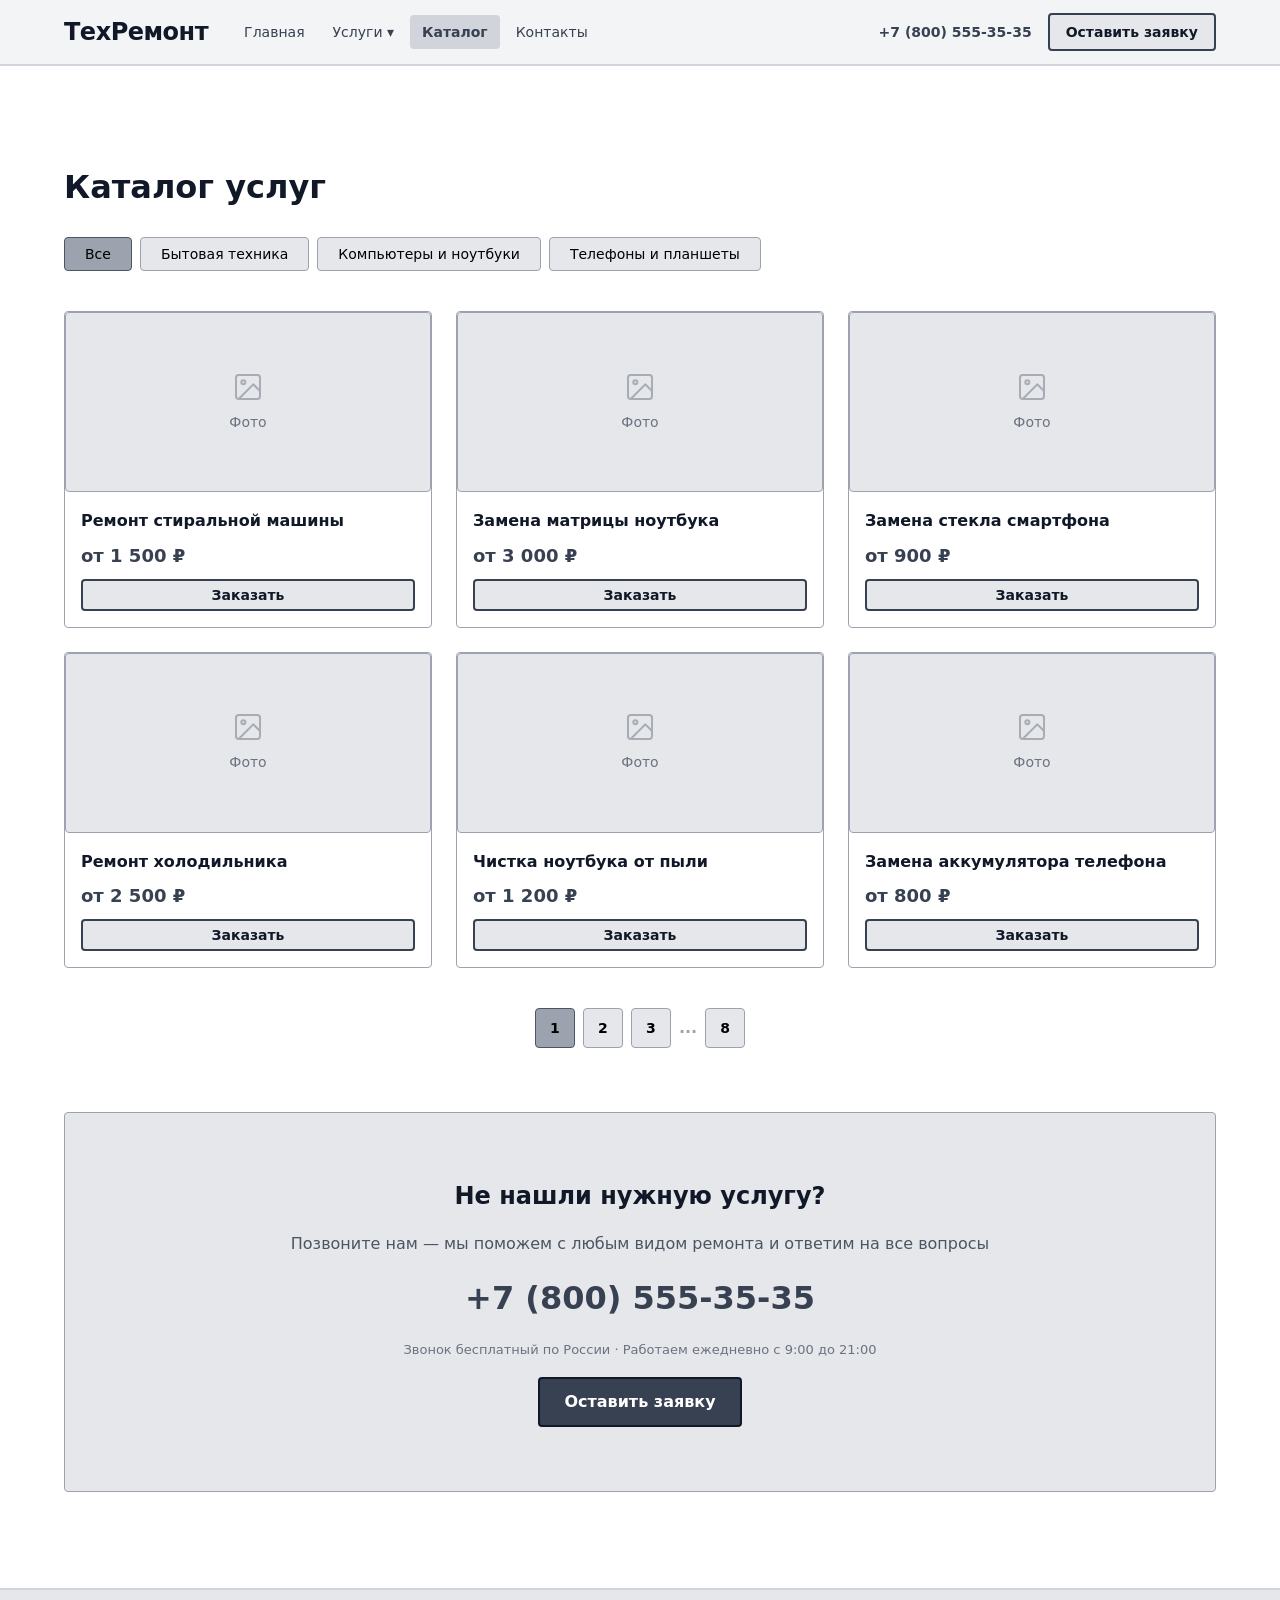
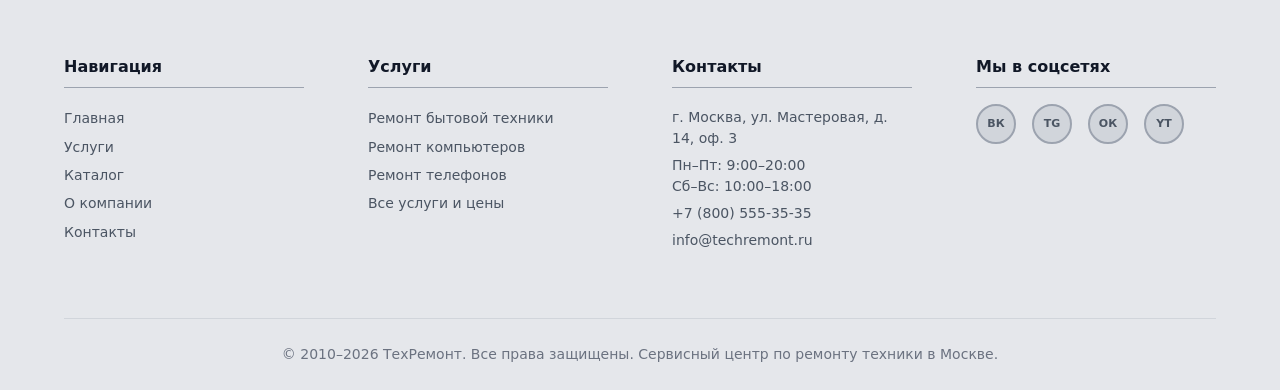
==== catalog.html @ e1437c2b "Initial commit: wireframe корпоративного сайта по ремонту техники - 5 страниц: главная, 3 страницы у" ====
<!DOCTYPE html>
<html lang="ru">
<head>
  <meta charset="UTF-8" />
  <meta name="viewport" content="width=device-width, initial-scale=1.0" />
  <title>Каталог услуг — ТехРемонт</title>
  <link rel="stylesheet" href="css/style.css" />
</head>
<body>

  <!-- ========================
       HEADER
       ======================== -->
  <header class="header">
    <div class="container">
      <div class="header__inner">
        <a href="index.html" class="header__logo">ТехРемонт</a>

        <nav class="nav" aria-label="Основная навигация">
          <ul class="nav__list">
            <li class="nav__item">
              <a href="index.html" class="nav__link">Главная</a>
            </li>
            <li class="nav__item">
              <a href="#" class="nav__link">Услуги ▾</a>
              <div class="nav__dropdown">
                <a href="service-1.html" class="nav__dropdown-link">Ремонт бытовой техники</a>
                <a href="service-2.html" class="nav__dropdown-link">Ремонт компьютеров и ноутбуков</a>
                <a href="service-3.html" class="nav__dropdown-link">Ремонт телефонов и планшетов</a>
              </div>
            </li>
            <li class="nav__item">
              <a href="catalog.html" class="nav__link nav__link--active">Каталог</a>
            </li>
            <li class="nav__item">
              <a href="index.html#contacts" class="nav__link">Контакты</a>
            </li>
          </ul>
        </nav>

        <div class="header__contacts">
          <span class="header__phone">+7 (800) 555-35-35</span>
          <a href="index.html#request" class="btn btn--sm">Оставить заявку</a>
        </div>

        <button class="burger" aria-label="Открыть меню" aria-expanded="false">
          <span class="burger__line"></span>
          <span class="burger__line"></span>
          <span class="burger__line"></span>
        </button>
      </div>
    </div>

    <div class="mobile-menu">
      <ul class="mobile-menu__list">
        <li><a href="index.html" class="mobile-menu__link">Главная</a></li>
        <li><a href="service-1.html" class="mobile-menu__link">Ремонт бытовой техники</a></li>
        <li><a href="service-2.html" class="mobile-menu__link">Ремонт компьютеров и ноутбуков</a></li>
        <li><a href="service-3.html" class="mobile-menu__link">Ремонт телефонов и планшетов</a></li>
        <li><a href="catalog.html" class="mobile-menu__link mobile-menu__link--active">Каталог</a></li>
        <li><a href="index.html#contacts" class="mobile-menu__link">Контакты</a></li>
      </ul>
      <p class="mobile-menu__phone">+7 (800) 555-35-35</p>
      <div class="mobile-menu__btn">
        <a href="index.html#request" class="btn" style="width:100%;text-align:center;display:block;">Оставить заявку</a>
      </div>
    </div>
  </header>

  <main>

    <!-- ========================
         КАТАЛОГ — ЗАГОЛОВОК + ФИЛЬТРЫ
         ======================== -->
    <section class="catalog">
      <div class="container">

        <div class="catalog__header">
          <h1 class="catalog__title">Каталог услуг</h1>
          <div class="filters" role="group" aria-label="Фильтры по категориям">
            <button class="filter-btn filter-btn--active" type="button">Все</button>
            <button class="filter-btn" type="button">Бытовая техника</button>
            <button class="filter-btn" type="button">Компьютеры и ноутбуки</button>
            <button class="filter-btn" type="button">Телефоны и планшеты</button>
          </div>
        </div>

        <!-- ========================
             СЕТКА КАРТОЧЕК
             ======================== -->
        <div class="catalog__grid">

          <article class="catalog-card">
            <div class="img-placeholder catalog-card__img">
              <svg width="32" height="32" viewBox="0 0 24 24" fill="none" stroke="currentColor" stroke-width="1.5">
                <rect x="3" y="3" width="18" height="18" rx="2"/><circle cx="8.5" cy="8.5" r="1.5"/><path d="m21 15-5-5L5 21"/>
              </svg>
              <span>Фото</span>
            </div>
            <div class="catalog-card__body">
              <h3 class="catalog-card__title">Ремонт стиральной машины</h3>
              <p class="catalog-card__price">от 1 500 ₽</p>
              <button class="btn btn--sm" type="button">Заказать</button>
            </div>
          </article>

          <article class="catalog-card">
            <div class="img-placeholder catalog-card__img">
              <svg width="32" height="32" viewBox="0 0 24 24" fill="none" stroke="currentColor" stroke-width="1.5">
                <rect x="3" y="3" width="18" height="18" rx="2"/><circle cx="8.5" cy="8.5" r="1.5"/><path d="m21 15-5-5L5 21"/>
              </svg>
              <span>Фото</span>
            </div>
            <div class="catalog-card__body">
              <h3 class="catalog-card__title">Замена матрицы ноутбука</h3>
              <p class="catalog-card__price">от 3 000 ₽</p>
              <button class="btn btn--sm" type="button">Заказать</button>
            </div>
          </article>

          <article class="catalog-card">
            <div class="img-placeholder catalog-card__img">
              <svg width="32" height="32" viewBox="0 0 24 24" fill="none" stroke="currentColor" stroke-width="1.5">
                <rect x="3" y="3" width="18" height="18" rx="2"/><circle cx="8.5" cy="8.5" r="1.5"/><path d="m21 15-5-5L5 21"/>
              </svg>
              <span>Фото</span>
            </div>
            <div class="catalog-card__body">
              <h3 class="catalog-card__title">Замена стекла смартфона</h3>
              <p class="catalog-card__price">от 900 ₽</p>
              <button class="btn btn--sm" type="button">Заказать</button>
            </div>
          </article>

          <article class="catalog-card">
            <div class="img-placeholder catalog-card__img">
              <svg width="32" height="32" viewBox="0 0 24 24" fill="none" stroke="currentColor" stroke-width="1.5">
                <rect x="3" y="3" width="18" height="18" rx="2"/><circle cx="8.5" cy="8.5" r="1.5"/><path d="m21 15-5-5L5 21"/>
              </svg>
              <span>Фото</span>
            </div>
            <div class="catalog-card__body">
              <h3 class="catalog-card__title">Ремонт холодильника</h3>
              <p class="catalog-card__price">от 2 500 ₽</p>
              <button class="btn btn--sm" type="button">Заказать</button>
            </div>
          </article>

          <article class="catalog-card">
            <div class="img-placeholder catalog-card__img">
              <svg width="32" height="32" viewBox="0 0 24 24" fill="none" stroke="currentColor" stroke-width="1.5">
                <rect x="3" y="3" width="18" height="18" rx="2"/><circle cx="8.5" cy="8.5" r="1.5"/><path d="m21 15-5-5L5 21"/>
              </svg>
              <span>Фото</span>
            </div>
            <div class="catalog-card__body">
              <h3 class="catalog-card__title">Чистка ноутбука от пыли</h3>
              <p class="catalog-card__price">от 1 200 ₽</p>
              <button class="btn btn--sm" type="button">Заказать</button>
            </div>
          </article>

          <article class="catalog-card">
            <div class="img-placeholder catalog-card__img">
              <svg width="32" height="32" viewBox="0 0 24 24" fill="none" stroke="currentColor" stroke-width="1.5">
                <rect x="3" y="3" width="18" height="18" rx="2"/><circle cx="8.5" cy="8.5" r="1.5"/><path d="m21 15-5-5L5 21"/>
              </svg>
              <span>Фото</span>
            </div>
            <div class="catalog-card__body">
              <h3 class="catalog-card__title">Замена аккумулятора телефона</h3>
              <p class="catalog-card__price">от 800 ₽</p>
              <button class="btn btn--sm" type="button">Заказать</button>
            </div>
          </article>

        </div>

        <!-- ========================
             ПАГИНАЦИЯ
             ======================== -->
        <nav class="pagination" aria-label="Навигация по страницам">
          <button class="pagination__btn pagination__btn--active" type="button" aria-current="page">1</button>
          <button class="pagination__btn" type="button">2</button>
          <button class="pagination__btn" type="button">3</button>
          <span class="pagination__dots">...</span>
          <button class="pagination__btn" type="button">8</button>
        </nav>

        <!-- ========================
             БАННЕР
             ======================== -->
        <div class="catalog-banner">
          <h2 class="catalog-banner__title">Не нашли нужную услугу?</h2>
          <p style="color:var(--color-gray-600);font-size:16px;">Позвоните нам — мы поможем с любым видом ремонта и ответим на все вопросы</p>
          <p class="catalog-banner__phone">+7 (800) 555-35-35</p>
          <p style="color:var(--color-gray-500);font-size:13px;">Звонок бесплатный по России · Работаем ежедневно с 9:00 до 21:00</p>
          <a href="index.html#request" class="btn btn--primary">Оставить заявку</a>
        </div>

      </div>
    </section>

  </main>

  <!-- ========================
       FOOTER
       ======================== -->
  <footer class="footer" id="contacts">
    <div class="container">
      <div class="footer__grid">

        <div class="footer__col">
          <h4 class="footer__col-title">Навигация</h4>
          <ul>
            <li><a href="index.html" class="footer__nav-link">Главная</a></li>
            <li><a href="index.html#services" class="footer__nav-link">Услуги</a></li>
            <li><a href="catalog.html" class="footer__nav-link">Каталог</a></li>
            <li><a href="index.html#about" class="footer__nav-link">О компании</a></li>
            <li><a href="index.html#contacts" class="footer__nav-link">Контакты</a></li>
          </ul>
        </div>

        <div class="footer__col">
          <h4 class="footer__col-title">Услуги</h4>
          <ul>
            <li><a href="service-1.html" class="footer__nav-link">Ремонт бытовой техники</a></li>
            <li><a href="service-2.html" class="footer__nav-link">Ремонт компьютеров</a></li>
            <li><a href="service-3.html" class="footer__nav-link">Ремонт телефонов</a></li>
            <li><a href="catalog.html" class="footer__nav-link">Все услуги и цены</a></li>
          </ul>
        </div>

        <div class="footer__col">
          <h4 class="footer__col-title">Контакты</h4>
          <p class="footer__contact-item">г. Москва, ул. Мастеровая, д. 14, оф. 3</p>
          <p class="footer__contact-item">Пн–Пт: 9:00–20:00<br>Сб–Вс: 10:00–18:00</p>
          <p class="footer__contact-item">+7 (800) 555-35-35</p>
          <p class="footer__contact-item">info@techremont.ru</p>
        </div>

        <div class="footer__col">
          <h4 class="footer__col-title">Мы в соцсетях</h4>
          <div class="footer__socials">
            <a href="#" class="footer__social" aria-label="ВКонтакте">ВК</a>
            <a href="#" class="footer__social" aria-label="Telegram">TG</a>
            <a href="#" class="footer__social" aria-label="Одноклассники">ОК</a>
            <a href="#" class="footer__social" aria-label="YouTube">YT</a>
          </div>
        </div>

      </div>

      <div class="footer__bottom">
        <p>&copy; 2010–2026 ТехРемонт. Все права защищены. Сервисный центр по ремонту техники в Москве.</p>
      </div>
    </div>
  </footer>

  <script src="js/main.js"></script>
</body>
</html>
---- css/style.css ----
/* ===========================
   CSS ПЕРЕМЕННЫЕ
   =========================== */
:root {
  /* Цвета wireframe */
  --color-bg:        #FFFFFF;
  --color-gray-50:   #F9FAFB;
  --color-gray-100:  #F3F4F6;
  --color-gray-200:  #E5E7EB;
  --color-gray-300:  #D1D5DB;
  --color-gray-400:  #9CA3AF;
  --color-gray-500:  #6B7280;
  --color-gray-600:  #4B5563;
  --color-gray-700:  #374151;
  --color-gray-900:  #111827;

  /* Отступы */
  --spacing-xs:   4px;
  --spacing-sm:   8px;
  --spacing-md:   16px;
  --spacing-lg:   24px;
  --spacing-xl:   40px;
  --spacing-2xl:  64px;
  --spacing-3xl:  96px;

  /* Типографика */
  --font-base:   system-ui, -apple-system, sans-serif;
  --font-size-sm:   14px;
  --font-size-base: 16px;
  --font-size-lg:   18px;
  --font-size-xl:   20px;
  --font-size-2xl:  24px;
  --font-size-3xl:  32px;
  --font-size-4xl:  40px;

  /* Границы */
  --border-color:  var(--color-gray-400);
  --border-radius: 4px;
  --border:        1px solid var(--border-color);

  /* Контейнер */
  --container-max: 1200px;
  --container-pad: var(--spacing-lg);
}

/* ===========================
   СБРОС И БАЗОВЫЕ СТИЛИ
   =========================== */
*, *::before, *::after {
  box-sizing: border-box;
  margin: 0;
  padding: 0;
}

html {
  scroll-behavior: smooth;
}

body {
  font-family: var(--font-base);
  font-size: var(--font-size-base);
  color: var(--color-gray-900);
  background: var(--color-bg);
  line-height: 1.6;
}

a {
  color: inherit;
  text-decoration: none;
}

ul {
  list-style: none;
}

img {
  max-width: 100%;
  display: block;
}

/* ===========================
   УТИЛИТЫ
   =========================== */
.container {
  max-width: var(--container-max);
  margin: 0 auto;
  padding: 0 var(--container-pad);
}

/* ===========================
   КНОПКИ
   =========================== */
.btn {
  display: inline-block;
  padding: 10px 24px;
  background: var(--color-gray-200);
  border: 2px solid var(--color-gray-700);
  border-radius: var(--border-radius);
  font-size: var(--font-size-base);
  font-family: var(--font-base);
  font-weight: 600;
  color: var(--color-gray-900);
  cursor: pointer;
  transition: background 0.2s;
  white-space: nowrap;
}

.btn:hover {
  background: var(--color-gray-300);
}

.btn--primary {
  background: var(--color-gray-700);
  color: #fff;
  border-color: var(--color-gray-900);
}

.btn--primary:hover {
  background: var(--color-gray-600);
}

.btn--sm {
  padding: 6px 16px;
  font-size: var(--font-size-sm);
}

/* ===========================
   ПЛЕЙСХОЛДЕР ИЗОБРАЖЕНИЯ
   =========================== */
.img-placeholder {
  background: var(--color-gray-200);
  border: var(--border);
  border-radius: var(--border-radius);
  display: flex;
  flex-direction: column;
  align-items: center;
  justify-content: center;
  gap: var(--spacing-sm);
  color: var(--color-gray-500);
  font-size: var(--font-size-sm);
}

.img-placeholder svg {
  opacity: 0.5;
}

/* ===========================
   HEADER
   =========================== */
.header {
  background: var(--color-gray-100);
  border-bottom: 2px solid var(--color-gray-300);
  position: sticky;
  top: 0;
  z-index: 100;
}

.header__inner {
  display: flex;
  align-items: center;
  justify-content: space-between;
  height: 64px;
  gap: var(--spacing-lg);
}

.header__logo {
  font-size: var(--font-size-2xl);
  font-weight: 800;
  color: var(--color-gray-900);
  letter-spacing: -0.5px;
  flex-shrink: 0;
}

.nav {
  flex: 1;
}

.nav__list {
  display: flex;
  align-items: center;
  gap: var(--spacing-xs);
}

.nav__item {
  position: relative;
}

.nav__link {
  display: block;
  padding: 6px 12px;
  font-size: var(--font-size-sm);
  font-weight: 500;
  color: var(--color-gray-700);
  border-radius: var(--border-radius);
  transition: background 0.15s;
}

.nav__link:hover {
  background: var(--color-gray-200);
}

.nav__link--active {
  background: var(--color-gray-300);
  font-weight: 700;
}

/* Dropdown */
.nav__dropdown {
  display: none;
  position: absolute;
  top: 100%;
  left: 0;
  background: var(--color-gray-100);
  border: var(--border);
  border-radius: var(--border-radius);
  min-width: 200px;
  box-shadow: 0 4px 12px rgba(0,0,0,0.1);
  z-index: 10;
}

.nav__item:hover .nav__dropdown {
  display: block;
}

.nav__dropdown-link {
  display: block;
  padding: 8px 16px;
  font-size: var(--font-size-sm);
  color: var(--color-gray-700);
  border-bottom: 1px solid var(--color-gray-200);
}

.nav__dropdown-link:last-child {
  border-bottom: none;
}

.nav__dropdown-link:hover {
  background: var(--color-gray-200);
}

.header__contacts {
  display: flex;
  align-items: center;
  gap: var(--spacing-md);
  flex-shrink: 0;
}

.header__phone {
  font-size: var(--font-size-sm);
  font-weight: 600;
  color: var(--color-gray-700);
}

/* Бургер */
.burger {
  display: none;
  flex-direction: column;
  gap: 5px;
  background: none;
  border: none;
  cursor: pointer;
  padding: var(--spacing-sm);
  border-radius: var(--border-radius);
}

.burger__line {
  display: block;
  width: 24px;
  height: 2px;
  background: var(--color-gray-700);
  transition: transform 0.2s, opacity 0.2s;
}

.burger--open .burger__line:nth-child(1) {
  transform: translateY(7px) rotate(45deg);
}

.burger--open .burger__line:nth-child(2) {
  opacity: 0;
}

.burger--open .burger__line:nth-child(3) {
  transform: translateY(-7px) rotate(-45deg);
}

/* Мобильное меню */
.mobile-menu {
  display: none;
  background: var(--color-gray-100);
  border-top: var(--border);
}

.mobile-menu--open {
  display: block;
}

.mobile-menu__list {
  padding: var(--spacing-md);
}

.mobile-menu__link {
  display: block;
  padding: 10px var(--spacing-md);
  font-size: var(--font-size-base);
  font-weight: 500;
  color: var(--color-gray-700);
  border-bottom: 1px solid var(--color-gray-200);
}

.mobile-menu__link--active {
  font-weight: 700;
  color: var(--color-gray-900);
}

.mobile-menu__phone {
  padding: var(--spacing-md);
  font-weight: 600;
  font-size: var(--font-size-lg);
}

.mobile-menu__btn {
  padding: var(--spacing-md);
  border-top: var(--border);
}

/* ===========================
   HERO
   =========================== */
.hero {
  background: var(--color-gray-100);
  padding: var(--spacing-3xl) 0;
  border-bottom: var(--border);
}

.hero__inner {
  display: grid;
  grid-template-columns: 1fr 1fr;
  gap: var(--spacing-2xl);
  align-items: center;
}

.hero__content {
  display: flex;
  flex-direction: column;
  gap: var(--spacing-lg);
}

.hero__title {
  font-size: var(--font-size-4xl);
  font-weight: 800;
  line-height: 1.2;
  color: var(--color-gray-900);
}

.hero__subtitle {
  font-size: var(--font-size-lg);
  color: var(--color-gray-600);
  line-height: 1.6;
}

.hero__img {
  height: 360px;
}

/* Hero страниц услуг */
.hero--service .hero__inner {
  grid-template-columns: 3fr 2fr;
}

.hero--service .hero__img {
  height: 280px;
}

/* ===========================
   СЕКЦИЯ ПРЕИМУЩЕСТВА
   =========================== */
.advantages {
  padding: var(--spacing-3xl) 0;
  background: var(--color-bg);
}

.section__title {
  font-size: var(--font-size-3xl);
  font-weight: 700;
  margin-bottom: var(--spacing-xl);
  text-align: center;
  color: var(--color-gray-900);
}

.advantages__grid {
  display: grid;
  grid-template-columns: repeat(4, 1fr);
  gap: var(--spacing-lg);
}

.advantage-card {
  background: var(--color-gray-100);
  border: var(--border);
  border-radius: var(--border-radius);
  padding: var(--spacing-xl) var(--spacing-lg);
  text-align: center;
  display: flex;
  flex-direction: column;
  align-items: center;
  gap: var(--spacing-md);
}

.advantage-card__icon {
  width: 56px;
  height: 56px;
  border-radius: 50%;
  background: var(--color-gray-300);
  border: 2px solid var(--color-gray-400);
  display: flex;
  align-items: center;
  justify-content: center;
  flex-shrink: 0;
}

.advantage-card__title {
  font-size: var(--font-size-lg);
  font-weight: 700;
  color: var(--color-gray-900);
}

.advantage-card__text {
  font-size: var(--font-size-sm);
  color: var(--color-gray-600);
  line-height: 1.5;
}

/* ===========================
   СЕКЦИЯ УСЛУГИ (главная)
   =========================== */
.services {
  padding: var(--spacing-3xl) 0;
  background: var(--color-gray-50);
  border-top: var(--border);
  border-bottom: var(--border);
}

.services__grid {
  display: grid;
  grid-template-columns: repeat(3, 1fr);
  gap: var(--spacing-lg);
}

.service-card {
  background: var(--color-bg);
  border: var(--border);
  border-radius: var(--border-radius);
  overflow: hidden;
  display: flex;
  flex-direction: column;
}

.service-card__img {
  height: 200px;
}

.service-card__body {
  padding: var(--spacing-lg);
  flex: 1;
  display: flex;
  flex-direction: column;
  gap: var(--spacing-md);
}

.service-card__title {
  font-size: var(--font-size-xl);
  font-weight: 700;
}

.service-card__text {
  font-size: var(--font-size-sm);
  color: var(--color-gray-600);
  flex: 1;
}

/* ===========================
   СЕКЦИЯ О КОМПАНИИ
   =========================== */
.about {
  padding: var(--spacing-3xl) 0;
  background: var(--color-bg);
}

.about__inner {
  display: grid;
  grid-template-columns: 1fr 1fr;
  gap: var(--spacing-2xl);
  align-items: center;
}

.about__content {
  display: flex;
  flex-direction: column;
  gap: var(--spacing-lg);
}

.about__title {
  font-size: var(--font-size-3xl);
  font-weight: 700;
}

.about__text {
  font-size: var(--font-size-base);
  color: var(--color-gray-600);
  line-height: 1.7;
}

.about__img {
  height: 360px;
}

/* ===========================
   ФОРМА ЗАЯВКИ
   =========================== */
.request {
  padding: var(--spacing-3xl) 0;
  background: var(--color-gray-100);
  border-top: var(--border);
  border-bottom: var(--border);
}

.request__inner {
  max-width: 600px;
  margin: 0 auto;
  text-align: center;
}

.request__title {
  font-size: var(--font-size-3xl);
  font-weight: 700;
  margin-bottom: var(--spacing-xl);
}

.form {
  display: flex;
  flex-direction: column;
  gap: var(--spacing-md);
  text-align: left;
}

.form__field {
  display: flex;
  flex-direction: column;
  gap: var(--spacing-xs);
}

.form__label {
  font-size: var(--font-size-sm);
  font-weight: 600;
  color: var(--color-gray-700);
}

.form__input,
.form__textarea {
  width: 100%;
  padding: 10px var(--spacing-md);
  border: 2px solid var(--color-gray-300);
  border-radius: var(--border-radius);
  font-size: var(--font-size-base);
  font-family: var(--font-base);
  background: var(--color-bg);
  color: var(--color-gray-900);
  transition: border-color 0.15s;
}

.form__input:focus,
.form__textarea:focus {
  outline: none;
  border-color: var(--color-gray-600);
}

.form__textarea {
  resize: vertical;
  min-height: 100px;
}

.form__submit {
  align-self: center;
  padding: 12px 40px;
  font-size: var(--font-size-lg);
}

/* ===========================
   FOOTER
   =========================== */
.footer {
  background: var(--color-gray-200);
  border-top: 2px solid var(--color-gray-300);
  padding: var(--spacing-2xl) 0 var(--spacing-lg);
}

.footer__grid {
  display: grid;
  grid-template-columns: repeat(4, 1fr);
  gap: var(--spacing-2xl);
  margin-bottom: var(--spacing-2xl);
}

.footer__col-title {
  font-size: var(--font-size-base);
  font-weight: 700;
  color: var(--color-gray-900);
  margin-bottom: var(--spacing-md);
  border-bottom: 1px solid var(--color-gray-400);
  padding-bottom: var(--spacing-sm);
}

.footer__nav-link {
  display: block;
  font-size: var(--font-size-sm);
  color: var(--color-gray-600);
  padding: 3px 0;
  transition: color 0.15s;
}

.footer__nav-link:hover {
  color: var(--color-gray-900);
}

.footer__contact-item {
  font-size: var(--font-size-sm);
  color: var(--color-gray-600);
  padding: 3px 0;
  line-height: 1.5;
}

.footer__socials {
  display: flex;
  gap: var(--spacing-md);
  flex-wrap: wrap;
}

.footer__social {
  width: 40px;
  height: 40px;
  border-radius: 50%;
  background: var(--color-gray-300);
  border: 2px solid var(--color-gray-400);
  display: flex;
  align-items: center;
  justify-content: center;
  font-size: var(--font-size-xs, 11px);
  color: var(--color-gray-600);
  font-weight: 700;
  transition: background 0.15s;
}

.footer__social:hover {
  background: var(--color-gray-400);
}

.footer__bottom {
  border-top: 1px solid var(--color-gray-300);
  padding-top: var(--spacing-lg);
  text-align: center;
  font-size: var(--font-size-sm);
  color: var(--color-gray-500);
}

/* ===========================
   СТРАНИЦЫ УСЛУГ — ЭТАПЫ
   =========================== */
.steps {
  padding: var(--spacing-3xl) 0;
  background: var(--color-gray-50);
  border-top: var(--border);
  border-bottom: var(--border);
}

.steps__grid {
  display: grid;
  grid-template-columns: repeat(4, 1fr);
  gap: var(--spacing-lg);
  position: relative;
}

.step-card {
  background: var(--color-bg);
  border: var(--border);
  border-radius: var(--border-radius);
  padding: var(--spacing-xl) var(--spacing-lg);
  text-align: center;
  display: flex;
  flex-direction: column;
  align-items: center;
  gap: var(--spacing-md);
  position: relative;
}

.step-card__num {
  width: 48px;
  height: 48px;
  border-radius: 50%;
  background: var(--color-gray-300);
  border: 2px solid var(--color-gray-500);
  display: flex;
  align-items: center;
  justify-content: center;
  font-size: var(--font-size-xl);
  font-weight: 800;
  color: var(--color-gray-700);
  flex-shrink: 0;
}

.step-card__title {
  font-size: var(--font-size-base);
  font-weight: 700;
}

.step-card__text {
  font-size: var(--font-size-sm);
  color: var(--color-gray-600);
}

/* ===========================
   ПРАЙС-ЛИСТ
   =========================== */
.price {
  padding: var(--spacing-3xl) 0;
  background: var(--color-bg);
}

.price-table {
  width: 100%;
  border-collapse: collapse;
  font-size: var(--font-size-base);
}

.price-table th,
.price-table td {
  padding: 12px var(--spacing-lg);
  text-align: left;
  border-bottom: 1px solid var(--color-gray-200);
}

.price-table thead {
  background: var(--color-gray-200);
}

.price-table th {
  font-weight: 700;
  font-size: var(--font-size-sm);
  text-transform: uppercase;
  letter-spacing: 0.05em;
  color: var(--color-gray-700);
}

.price-table tbody tr:hover {
  background: var(--color-gray-50);
}

.price-table td:last-child {
  text-align: right;
}

/* ===========================
   CTA-БАННЕР
   =========================== */
.cta {
  padding: var(--spacing-2xl) 0;
  background: var(--color-gray-200);
  border-top: var(--border);
  text-align: center;
}

.cta__title {
  font-size: var(--font-size-3xl);
  font-weight: 700;
  margin-bottom: var(--spacing-md);
}

.cta__text {
  font-size: var(--font-size-lg);
  color: var(--color-gray-600);
  margin-bottom: var(--spacing-xl);
}

/* ===========================
   ЧТО РЕМОНТИРУЕМ (service-2)
   =========================== */
.repair-types {
  padding: var(--spacing-3xl) 0;
  background: var(--color-gray-50);
  border-top: var(--border);
  border-bottom: var(--border);
}

.repair-types__grid {
  display: grid;
  grid-template-columns: repeat(3, 1fr);
  gap: var(--spacing-lg);
}

.repair-card {
  background: var(--color-bg);
  border: var(--border);
  border-radius: var(--border-radius);
  padding: var(--spacing-lg);
  display: flex;
  flex-direction: column;
  gap: var(--spacing-md);
}

.repair-card__icon {
  width: 48px;
  height: 48px;
  border-radius: var(--border-radius);
  background: var(--color-gray-300);
  border: var(--border);
}

.repair-card__title {
  font-size: var(--font-size-base);
  font-weight: 700;
}

.repair-card__text {
  font-size: var(--font-size-sm);
  color: var(--color-gray-600);
}

/* ===========================
   ПОПУЛЯРНЫЕ УСЛУГИ (service-3)
   =========================== */
.popular-services {
  padding: var(--spacing-3xl) 0;
  background: var(--color-gray-50);
  border-top: var(--border);
  border-bottom: var(--border);
}

.popular-services__grid {
  display: grid;
  grid-template-columns: repeat(3, 1fr);
  gap: var(--spacing-lg);
}

/* ===========================
   CTA С ФОРМОЙ (service-3)
   =========================== */
.cta-form {
  padding: var(--spacing-3xl) 0;
  background: var(--color-gray-100);
  border-top: var(--border);
}

.cta-form__inner {
  display: grid;
  grid-template-columns: 1fr 1fr;
  gap: var(--spacing-2xl);
  align-items: start;
}

.cta-form__content {
  display: flex;
  flex-direction: column;
  gap: var(--spacing-lg);
}

.cta-form__title {
  font-size: var(--font-size-3xl);
  font-weight: 700;
}

.cta-form__text {
  font-size: var(--font-size-base);
  color: var(--color-gray-600);
}

/* ===========================
   КАТАЛОГ
   =========================== */
.catalog {
  padding: var(--spacing-3xl) 0;
  background: var(--color-bg);
}

.catalog__header {
  margin-bottom: var(--spacing-xl);
}

.catalog__title {
  font-size: var(--font-size-3xl);
  font-weight: 700;
  margin-bottom: var(--spacing-lg);
}

.filters {
  display: flex;
  gap: var(--spacing-sm);
  flex-wrap: wrap;
}

.filter-btn {
  padding: 8px 20px;
  background: var(--color-gray-200);
  border: var(--border);
  border-radius: var(--border-radius);
  font-size: var(--font-size-sm);
  font-family: var(--font-base);
  font-weight: 500;
  cursor: pointer;
  transition: background 0.15s;
}

.filter-btn:hover,
.filter-btn--active {
  background: var(--color-gray-400);
  border-color: var(--color-gray-600);
}

.catalog__grid {
  display: grid;
  grid-template-columns: repeat(3, 1fr);
  gap: var(--spacing-lg);
  margin-bottom: var(--spacing-xl);
}

.catalog-card {
  background: var(--color-bg);
  border: var(--border);
  border-radius: var(--border-radius);
  overflow: hidden;
  display: flex;
  flex-direction: column;
}

.catalog-card__img {
  height: 180px;
}

.catalog-card__body {
  padding: var(--spacing-md);
  display: flex;
  flex-direction: column;
  gap: var(--spacing-sm);
  flex: 1;
}

.catalog-card__title {
  font-size: var(--font-size-base);
  font-weight: 700;
}

.catalog-card__price {
  font-size: var(--font-size-lg);
  font-weight: 700;
  color: var(--color-gray-700);
}

/* Пагинация */
.pagination {
  display: flex;
  gap: var(--spacing-sm);
  justify-content: center;
  align-items: center;
  margin-bottom: var(--spacing-2xl);
}

.pagination__btn {
  width: 40px;
  height: 40px;
  display: flex;
  align-items: center;
  justify-content: center;
  background: var(--color-gray-200);
  border: var(--border);
  border-radius: var(--border-radius);
  font-size: var(--font-size-sm);
  font-family: var(--font-base);
  font-weight: 600;
  cursor: pointer;
  transition: background 0.15s;
}

.pagination__btn:hover,
.pagination__btn--active {
  background: var(--color-gray-400);
  border-color: var(--color-gray-600);
}

.pagination__dots {
  color: var(--color-gray-400);
  font-weight: 600;
}

/* Баннер каталога */
.catalog-banner {
  background: var(--color-gray-200);
  border: var(--border);
  border-radius: var(--border-radius);
  padding: var(--spacing-2xl);
  text-align: center;
  display: flex;
  flex-direction: column;
  align-items: center;
  gap: var(--spacing-md);
}

.catalog-banner__title {
  font-size: var(--font-size-2xl);
  font-weight: 700;
}

.catalog-banner__phone {
  font-size: var(--font-size-3xl);
  font-weight: 800;
  color: var(--color-gray-700);
}

/* ===========================
   АДАПТИВНОСТЬ (≤768px)
   =========================== */
@media (max-width: 768px) {
  :root {
    --spacing-3xl: 48px;
    --spacing-2xl: 32px;
  }

  /* Header */
  .header__inner {
    height: auto;
    padding: var(--spacing-md) 0;
    flex-wrap: wrap;
  }

  .nav {
    display: none;
  }

  .header__contacts {
    display: none;
  }

  .burger {
    display: flex;
  }

  /* Hero */
  .hero__inner {
    grid-template-columns: 1fr;
  }

  .hero__title {
    font-size: var(--font-size-3xl);
  }

  .hero__img {
    height: 220px;
  }

  .hero--service .hero__inner {
    grid-template-columns: 1fr;
  }

  /* Преимущества */
  .advantages__grid {
    grid-template-columns: repeat(2, 1fr);
  }

  /* Услуги */
  .services__grid {
    grid-template-columns: 1fr;
  }

  /* О компании */
  .about__inner {
    grid-template-columns: 1fr;
  }

  .about__img {
    height: 220px;
    order: -1;
  }

  /* Footer */
  .footer__grid {
    grid-template-columns: 1fr 1fr;
    gap: var(--spacing-xl);
  }

  /* Этапы */
  .steps__grid {
    grid-template-columns: 1fr;
  }

  /* Что ремонтируем */
  .repair-types__grid {
    grid-template-columns: 1fr;
  }

  /* Популярные услуги */
  .popular-services__grid {
    grid-template-columns: 1fr;
  }

  /* CTA с формой */
  .cta-form__inner {
    grid-template-columns: 1fr;
  }

  /* Каталог */
  .catalog__grid {
    grid-template-columns: 1fr;
  }

  /* Прайс-лист */
  .price-table {
    font-size: var(--font-size-sm);
  }

  .price-table th,
  .price-table td {
    padding: 8px var(--spacing-md);
  }
}

@media (max-width: 480px) {
  /* Footer в 1 колонку */
  .footer__grid {
    grid-template-columns: 1fr;
  }

  .hero__title {
    font-size: var(--font-size-2xl);
  }
}
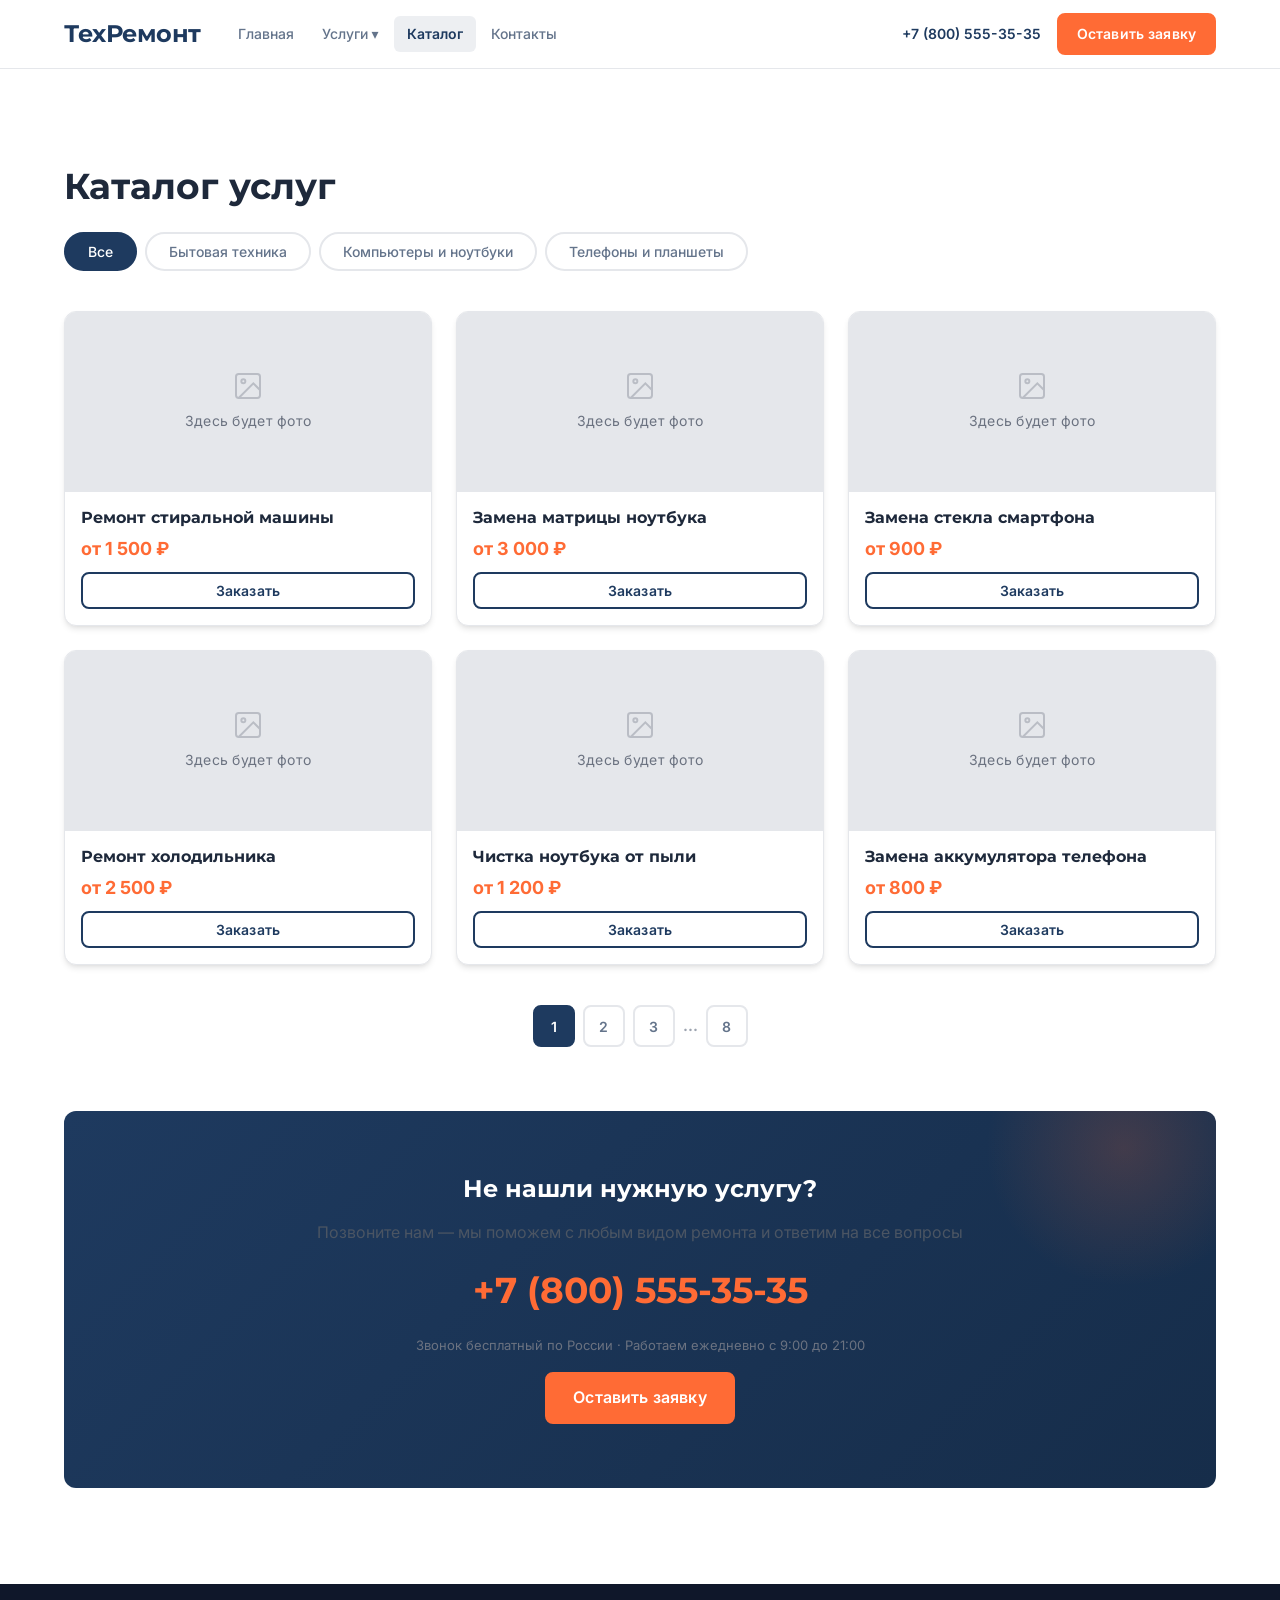
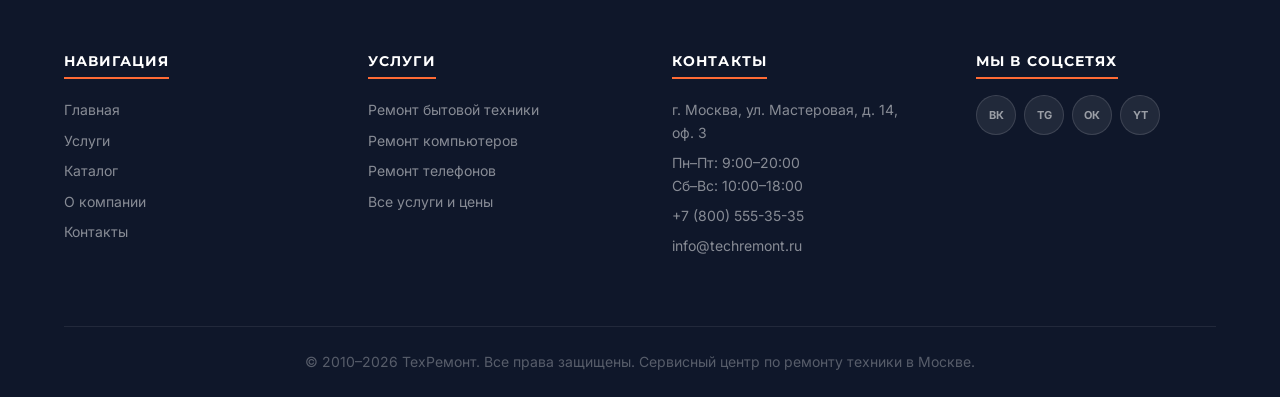
==== commit 9021857e: "design: wireframe → финальный дизайн - Цветовая схема: #1E3A5F (primary), #FF6B35 (accent), #0F172A " ====
--- a/catalog.html
+++ b/catalog.html
@@ -4,6 +4,9 @@
   <meta charset="UTF-8" />
   <meta name="viewport" content="width=device-width, initial-scale=1.0" />
   <title>Каталог услуг — ТехРемонт</title>
+  <link rel="preconnect" href="https://fonts.googleapis.com" />
+  <link rel="preconnect" href="https://fonts.gstatic.com" crossorigin />
+  <link href="https://fonts.googleapis.com/css2?family=Montserrat:wght@600;700&family=Inter:wght@400;500;600&display=swap" rel="stylesheet" />
   <link rel="stylesheet" href="css/style.css" />
 </head>
 <body>
--- a/css/style.css
+++ b/css/style.css
@@ -1,18 +1,37 @@
+/* ===========================
+   GOOGLE FONTS
+   =========================== */
+@import url('https://fonts.googleapis.com/css2?family=Montserrat:wght@600;700&family=Inter:wght@400;500;600&display=swap');
+
 /* ===========================
    CSS ПЕРЕМЕННЫЕ
    =========================== */
 :root {
-  /* Цвета wireframe */
-  --color-bg:        #FFFFFF;
-  --color-gray-50:   #F9FAFB;
-  --color-gray-100:  #F3F4F6;
-  --color-gray-200:  #E5E7EB;
-  --color-gray-300:  #D1D5DB;
-  --color-gray-400:  #9CA3AF;
-  --color-gray-500:  #6B7280;
-  --color-gray-600:  #4B5563;
-  --color-gray-700:  #374151;
-  --color-gray-900:  #111827;
+  /* Бренд */
+  --color-primary:       #1E3A5F;
+  --color-primary-dark:  #162d4a;
+  --color-accent:        #FF6B35;
+  --color-accent-dark:   #e55a24;
+
+  /* Фоны */
+  --color-bg:            #FFFFFF;
+  --color-bg-light:      #F8FAFC;
+  --color-bg-dark:       #0F172A;
+
+  /* Текст */
+  --color-text:          #1E293B;
+  --color-text-muted:    #64748B;
+  --color-white:         #FFFFFF;
+
+  /* Серые (только для плейсхолдеров изображений) */
+  --color-gray-100:      #F3F4F6;
+  --color-gray-200:      #E5E7EB;
+  --color-gray-300:      #D1D5DB;
+  --color-gray-400:      #9CA3AF;
+  --color-gray-500:      #6B7280;
+  --color-gray-600:      #4B5563;
+  --color-gray-700:      #374151;
+  --color-gray-900:      #111827;
 
   /* Отступы */
   --spacing-xs:   4px;
@@ -24,19 +43,27 @@
   --spacing-3xl:  96px;
 
   /* Типографика */
-  --font-base:   system-ui, -apple-system, sans-serif;
+  --font-heading: 'Montserrat', system-ui, sans-serif;
+  --font-body:    'Inter', system-ui, sans-serif;
+  --font-base:    var(--font-body);
   --font-size-sm:   14px;
   --font-size-base: 16px;
   --font-size-lg:   18px;
   --font-size-xl:   20px;
   --font-size-2xl:  24px;
-  --font-size-3xl:  32px;
-  --font-size-4xl:  40px;
+  --font-size-3xl:  36px;
+  --font-size-4xl:  48px;
 
   /* Границы */
-  --border-color:  var(--color-gray-400);
-  --border-radius: 4px;
-  --border:        1px solid var(--border-color);
+  --border-color:   var(--color-gray-200);
+  --border-radius:  12px;
+  --border-radius-sm: 8px;
+  --border: 1px solid var(--border-color);
+
+  /* Тени */
+  --shadow-card:       0 4px 6px -1px rgba(0,0,0,0.1), 0 2px 4px -2px rgba(0,0,0,0.06);
+  --shadow-card-hover: 0 20px 25px -5px rgba(0,0,0,0.12), 0 8px 10px -6px rgba(0,0,0,0.05);
+  --shadow-header:     0 4px 24px rgba(0,0,0,0.08);
 
   /* Контейнер */
   --container-max: 1200px;
@@ -57,11 +84,12 @@
 }
 
 body {
-  font-family: var(--font-base);
+  font-family: var(--font-body);
   font-size: var(--font-size-base);
-  color: var(--color-gray-900);
+  color: var(--color-text);
   background: var(--color-bg);
   line-height: 1.6;
+  -webkit-font-smoothing: antialiased;
 }
 
 a {
@@ -76,6 +104,11 @@
 img {
   max-width: 100%;
   display: block;
+}
+
+h1, h2, h3, h4 {
+  font-family: var(--font-heading);
+  line-height: 1.2;
 }
 
 /* ===========================
@@ -88,39 +121,96 @@
 }
 
 /* ===========================
+   АНИМАЦИИ ПОЯВЛЕНИЯ
+   =========================== */
+.reveal {
+  opacity: 0;
+  transform: translateY(28px);
+  transition: opacity 0.65s ease, transform 0.65s ease;
+}
+
+.reveal--visible {
+  opacity: 1;
+  transform: translateY(0);
+}
+
+/* Каскадные задержки для карточек внутри сеток */
+.advantages__grid  .reveal:nth-child(1),
+.services__grid    .reveal:nth-child(1),
+.repair-types__grid .reveal:nth-child(1),
+.popular-services__grid .reveal:nth-child(1),
+.steps__grid       .reveal:nth-child(1),
+.catalog__grid     .reveal:nth-child(1) { transition-delay: 0s; }
+
+.advantages__grid  .reveal:nth-child(2),
+.services__grid    .reveal:nth-child(2),
+.repair-types__grid .reveal:nth-child(2),
+.popular-services__grid .reveal:nth-child(2),
+.steps__grid       .reveal:nth-child(2),
+.catalog__grid     .reveal:nth-child(2) { transition-delay: 0.1s; }
+
+.advantages__grid  .reveal:nth-child(3),
+.services__grid    .reveal:nth-child(3),
+.repair-types__grid .reveal:nth-child(3),
+.popular-services__grid .reveal:nth-child(3),
+.steps__grid       .reveal:nth-child(3),
+.catalog__grid     .reveal:nth-child(3) { transition-delay: 0.2s; }
+
+.advantages__grid  .reveal:nth-child(4),
+.steps__grid       .reveal:nth-child(4),
+.repair-types__grid .reveal:nth-child(4),
+.popular-services__grid .reveal:nth-child(4),
+.catalog__grid     .reveal:nth-child(4) { transition-delay: 0.3s; }
+
+.repair-types__grid .reveal:nth-child(5),
+.popular-services__grid .reveal:nth-child(5),
+.catalog__grid     .reveal:nth-child(5) { transition-delay: 0.4s; }
+
+.repair-types__grid .reveal:nth-child(6),
+.popular-services__grid .reveal:nth-child(6),
+.catalog__grid     .reveal:nth-child(6) { transition-delay: 0.5s; }
+
+/* ===========================
    КНОПКИ
    =========================== */
 .btn {
   display: inline-block;
-  padding: 10px 24px;
-  background: var(--color-gray-200);
-  border: 2px solid var(--color-gray-700);
-  border-radius: var(--border-radius);
+  padding: 11px 26px;
+  background: transparent;
+  border: 2px solid var(--color-primary);
+  border-radius: var(--border-radius-sm);
   font-size: var(--font-size-base);
-  font-family: var(--font-base);
+  font-family: var(--font-body);
   font-weight: 600;
-  color: var(--color-gray-900);
+  color: var(--color-primary);
   cursor: pointer;
-  transition: background 0.2s;
+  transition: background 0.3s ease, color 0.3s ease, border-color 0.3s ease,
+              transform 0.3s ease, box-shadow 0.3s ease;
   white-space: nowrap;
+  letter-spacing: 0.01em;
 }
 
 .btn:hover {
-  background: var(--color-gray-300);
+  background: var(--color-primary);
+  color: var(--color-white);
 }
 
 .btn--primary {
-  background: var(--color-gray-700);
-  color: #fff;
-  border-color: var(--color-gray-900);
+  background: var(--color-accent);
+  border-color: var(--color-accent);
+  color: var(--color-white);
 }
 
 .btn--primary:hover {
-  background: var(--color-gray-600);
+  background: var(--color-accent-dark);
+  border-color: var(--color-accent-dark);
+  color: var(--color-white);
+  transform: scale(1.02);
+  box-shadow: 0 8px 20px rgba(255,107,53,0.35);
 }
 
 .btn--sm {
-  padding: 6px 16px;
+  padding: 8px 18px;
   font-size: var(--font-size-sm);
 }
 
@@ -129,7 +219,7 @@
    =========================== */
 .img-placeholder {
   background: var(--color-gray-200);
-  border: var(--border);
+  border: 2px dashed var(--color-gray-300);
   border-radius: var(--border-radius);
   display: flex;
   flex-direction: column;
@@ -138,39 +228,90 @@
   gap: var(--spacing-sm);
   color: var(--color-gray-500);
   font-size: var(--font-size-sm);
+  font-family: var(--font-body);
+  position: relative;
+  overflow: hidden;
+}
+
+/* Скрыть оригинальный текст "Фото" / "Изображение" */
+.img-placeholder > span {
+  display: none;
+}
+
+/* Показать финальный текст */
+.img-placeholder::after {
+  content: "Здесь будет фото";
+  font-size: var(--font-size-sm);
+  font-family: var(--font-body);
+  color: var(--color-gray-500);
+  letter-spacing: 0.02em;
 }
 
 .img-placeholder svg {
-  opacity: 0.5;
+  opacity: 0.35;
+}
+
+/* Gradient overlay на плейсхолдерах внутри hero */
+.hero__img.img-placeholder,
+.hero--service .hero__img.img-placeholder {
+  background: rgba(255,255,255,0.06);
+  border-color: rgba(255,255,255,0.18);
+  color: rgba(255,255,255,0.45);
+}
+
+.hero__img.img-placeholder::after {
+  color: rgba(255,255,255,0.45);
+}
+
+.hero__img.img-placeholder::before {
+  content: '';
+  position: absolute;
+  inset: 0;
+  background: linear-gradient(to bottom, transparent 55%, rgba(15,23,42,0.55));
+  z-index: 0;
+  pointer-events: none;
 }
 
 /* ===========================
    HEADER
    =========================== */
 .header {
-  background: var(--color-gray-100);
-  border-bottom: 2px solid var(--color-gray-300);
+  background: rgba(255,255,255,0.95);
+  backdrop-filter: blur(8px);
+  -webkit-backdrop-filter: blur(8px);
+  border-bottom: 1px solid var(--color-gray-200);
   position: sticky;
   top: 0;
   z-index: 100;
+  transition: box-shadow 0.3s ease;
+}
+
+.header--scrolled {
+  box-shadow: var(--shadow-header);
+  border-bottom-color: transparent;
 }
 
 .header__inner {
   display: flex;
   align-items: center;
   justify-content: space-between;
-  height: 64px;
+  height: 68px;
   gap: var(--spacing-lg);
 }
 
 .header__logo {
+  font-family: var(--font-heading);
   font-size: var(--font-size-2xl);
-  font-weight: 800;
-  color: var(--color-gray-900);
+  font-weight: 700;
+  color: var(--color-primary);
   letter-spacing: -0.5px;
   flex-shrink: 0;
 }
 
+.header__logo span {
+  color: var(--color-accent);
+}
+
 .nav {
   flex: 1;
 }
@@ -178,7 +319,7 @@
 .nav__list {
   display: flex;
   align-items: center;
-  gap: var(--spacing-xs);
+  gap: 2px;
 }
 
 .nav__item {
@@ -187,35 +328,38 @@
 
 .nav__link {
   display: block;
-  padding: 6px 12px;
+  padding: 7px 13px;
   font-size: var(--font-size-sm);
   font-weight: 500;
-  color: var(--color-gray-700);
-  border-radius: var(--border-radius);
-  transition: background 0.15s;
+  color: var(--color-text-muted);
+  border-radius: 6px;
+  transition: color 0.3s ease, background 0.3s ease;
 }
 
 .nav__link:hover {
-  background: var(--color-gray-200);
+  color: var(--color-primary);
+  background: var(--color-bg-light);
 }
 
 .nav__link--active {
-  background: var(--color-gray-300);
-  font-weight: 700;
+  color: var(--color-primary);
+  font-weight: 600;
+  background: rgba(30,58,95,0.08);
 }
 
 /* Dropdown */
 .nav__dropdown {
   display: none;
   position: absolute;
-  top: 100%;
+  top: calc(100% + 8px);
   left: 0;
-  background: var(--color-gray-100);
+  background: var(--color-white);
   border: var(--border);
-  border-radius: var(--border-radius);
-  min-width: 200px;
-  box-shadow: 0 4px 12px rgba(0,0,0,0.1);
+  border-radius: var(--border-radius-sm);
+  min-width: 240px;
+  box-shadow: var(--shadow-card-hover);
   z-index: 10;
+  overflow: hidden;
 }
 
 .nav__item:hover .nav__dropdown {
@@ -224,10 +368,11 @@
 
 .nav__dropdown-link {
   display: block;
-  padding: 8px 16px;
-  font-size: var(--font-size-sm);
-  color: var(--color-gray-700);
-  border-bottom: 1px solid var(--color-gray-200);
+  padding: 10px 18px;
+  font-size: var(--font-size-sm);
+  color: var(--color-text);
+  border-bottom: 1px solid var(--color-gray-100);
+  transition: background 0.2s ease, color 0.2s ease;
 }
 
 .nav__dropdown-link:last-child {
@@ -235,7 +380,8 @@
 }
 
 .nav__dropdown-link:hover {
-  background: var(--color-gray-200);
+  background: var(--color-bg-light);
+  color: var(--color-accent);
 }
 
 .header__contacts {
@@ -248,7 +394,20 @@
 .header__phone {
   font-size: var(--font-size-sm);
   font-weight: 600;
-  color: var(--color-gray-700);
+  color: var(--color-primary);
+}
+
+/* CTA-кнопка в хедере */
+.header__contacts .btn {
+  background: var(--color-accent);
+  border-color: var(--color-accent);
+  color: var(--color-white);
+}
+
+.header__contacts .btn:hover {
+  background: var(--color-accent-dark);
+  border-color: var(--color-accent-dark);
+  transform: scale(1.02);
 }
 
 /* Бургер */
@@ -260,15 +419,15 @@
   border: none;
   cursor: pointer;
   padding: var(--spacing-sm);
-  border-radius: var(--border-radius);
+  border-radius: 6px;
 }
 
 .burger__line {
   display: block;
   width: 24px;
   height: 2px;
-  background: var(--color-gray-700);
-  transition: transform 0.2s, opacity 0.2s;
+  background: var(--color-primary);
+  transition: transform 0.3s ease, opacity 0.3s ease;
 }
 
 .burger--open .burger__line:nth-child(1) {
@@ -286,8 +445,9 @@
 /* Мобильное меню */
 .mobile-menu {
   display: none;
-  background: var(--color-gray-100);
-  border-top: var(--border);
+  background: var(--color-white);
+  border-top: 1px solid var(--color-gray-100);
+  box-shadow: 0 8px 24px rgba(0,0,0,0.08);
 }
 
 .mobile-menu--open {
@@ -295,41 +455,68 @@
 }
 
 .mobile-menu__list {
-  padding: var(--spacing-md);
+  padding: var(--spacing-sm) var(--spacing-md);
 }
 
 .mobile-menu__link {
   display: block;
-  padding: 10px var(--spacing-md);
+  padding: 11px var(--spacing-md);
   font-size: var(--font-size-base);
   font-weight: 500;
-  color: var(--color-gray-700);
-  border-bottom: 1px solid var(--color-gray-200);
+  color: var(--color-text-muted);
+  border-bottom: 1px solid var(--color-gray-100);
+  transition: color 0.3s ease;
+}
+
+.mobile-menu__link:hover {
+  color: var(--color-primary);
 }
 
 .mobile-menu__link--active {
-  font-weight: 700;
-  color: var(--color-gray-900);
+  font-weight: 600;
+  color: var(--color-primary);
 }
 
 .mobile-menu__phone {
-  padding: var(--spacing-md);
-  font-weight: 600;
+  padding: var(--spacing-md) var(--spacing-lg);
+  font-weight: 700;
   font-size: var(--font-size-lg);
+  color: var(--color-primary);
 }
 
 .mobile-menu__btn {
-  padding: var(--spacing-md);
-  border-top: var(--border);
+  padding: var(--spacing-md) var(--spacing-lg) var(--spacing-lg);
+}
+
+.mobile-menu__btn .btn {
+  width: 100%;
+  text-align: center;
+  display: block;
+  background: var(--color-accent);
+  border-color: var(--color-accent);
+  color: var(--color-white);
 }
 
 /* ===========================
    HERO
    =========================== */
 .hero {
-  background: var(--color-gray-100);
+  background: linear-gradient(135deg, var(--color-primary) 0%, var(--color-primary-dark) 100%);
   padding: var(--spacing-3xl) 0;
-  border-bottom: var(--border);
+  position: relative;
+  overflow: hidden;
+}
+
+/* Декоративный фоновый элемент */
+.hero::before {
+  content: '';
+  position: absolute;
+  top: -20%;
+  right: -10%;
+  width: 600px;
+  height: 600px;
+  background: radial-gradient(circle, rgba(255,107,53,0.12) 0%, transparent 65%);
+  pointer-events: none;
 }
 
 .hero__inner {
@@ -337,6 +524,8 @@
   grid-template-columns: 1fr 1fr;
   gap: var(--spacing-2xl);
   align-items: center;
+  position: relative;
+  z-index: 1;
 }
 
 .hero__content {
@@ -347,19 +536,20 @@
 
 .hero__title {
   font-size: var(--font-size-4xl);
-  font-weight: 800;
-  line-height: 1.2;
-  color: var(--color-gray-900);
+  font-weight: 700;
+  line-height: 1.15;
+  color: var(--color-white);
 }
 
 .hero__subtitle {
   font-size: var(--font-size-lg);
-  color: var(--color-gray-600);
-  line-height: 1.6;
+  color: rgba(255,255,255,0.78);
+  line-height: 1.65;
 }
 
 .hero__img {
-  height: 360px;
+  height: 380px;
+  border-radius: var(--border-radius);
 }
 
 /* Hero страниц услуг */
@@ -368,7 +558,19 @@
 }
 
 .hero--service .hero__img {
-  height: 280px;
+  height: 290px;
+}
+
+/* ===========================
+   ОБЩИЙ ЗАГОЛОВОК СЕКЦИИ
+   =========================== */
+.section__title {
+  font-size: var(--font-size-3xl);
+  font-weight: 700;
+  margin-bottom: var(--spacing-xl);
+  text-align: center;
+  color: var(--color-text);
+  font-family: var(--font-heading);
 }
 
 /* ===========================
@@ -377,14 +579,6 @@
 .advantages {
   padding: var(--spacing-3xl) 0;
   background: var(--color-bg);
-}
-
-.section__title {
-  font-size: var(--font-size-3xl);
-  font-weight: 700;
-  margin-bottom: var(--spacing-xl);
-  text-align: center;
-  color: var(--color-gray-900);
 }
 
 .advantages__grid {
@@ -394,7 +588,7 @@
 }
 
 .advantage-card {
-  background: var(--color-gray-100);
+  background: var(--color-white);
   border: var(--border);
   border-radius: var(--border-radius);
   padding: var(--spacing-xl) var(--spacing-lg);
@@ -403,30 +597,39 @@
   flex-direction: column;
   align-items: center;
   gap: var(--spacing-md);
+  box-shadow: var(--shadow-card);
+  transition: box-shadow 0.3s ease, transform 0.3s ease;
+}
+
+.advantage-card:hover {
+  box-shadow: var(--shadow-card-hover);
+  transform: translateY(-4px);
 }
 
 .advantage-card__icon {
-  width: 56px;
-  height: 56px;
+  width: 60px;
+  height: 60px;
   border-radius: 50%;
-  background: var(--color-gray-300);
-  border: 2px solid var(--color-gray-400);
+  background: linear-gradient(135deg, rgba(30,58,95,0.1) 0%, rgba(255,107,53,0.12) 100%);
+  border: 2px solid rgba(30,58,95,0.12);
   display: flex;
   align-items: center;
   justify-content: center;
   flex-shrink: 0;
+  color: var(--color-accent);
 }
 
 .advantage-card__title {
-  font-size: var(--font-size-lg);
-  font-weight: 700;
-  color: var(--color-gray-900);
+  font-family: var(--font-heading);
+  font-size: var(--font-size-base);
+  font-weight: 700;
+  color: var(--color-text);
 }
 
 .advantage-card__text {
   font-size: var(--font-size-sm);
-  color: var(--color-gray-600);
-  line-height: 1.5;
+  color: var(--color-text-muted);
+  line-height: 1.6;
 }
 
 /* ===========================
@@ -434,9 +637,7 @@
    =========================== */
 .services {
   padding: var(--spacing-3xl) 0;
-  background: var(--color-gray-50);
-  border-top: var(--border);
-  border-bottom: var(--border);
+  background: var(--color-bg-light);
 }
 
 .services__grid {
@@ -446,16 +647,29 @@
 }
 
 .service-card {
-  background: var(--color-bg);
+  background: var(--color-white);
   border: var(--border);
   border-radius: var(--border-radius);
   overflow: hidden;
   display: flex;
   flex-direction: column;
+  box-shadow: var(--shadow-card);
+  transition: box-shadow 0.3s ease, transform 0.3s ease;
+}
+
+.service-card:hover {
+  box-shadow: var(--shadow-card-hover);
+  transform: translateY(-4px);
 }
 
 .service-card__img {
   height: 200px;
+}
+
+.service-card__img.img-placeholder {
+  border-radius: 0;
+  border: none;
+  border-bottom: var(--border);
 }
 
 .service-card__body {
@@ -467,14 +681,17 @@
 }
 
 .service-card__title {
+  font-family: var(--font-heading);
   font-size: var(--font-size-xl);
   font-weight: 700;
+  color: var(--color-text);
 }
 
 .service-card__text {
   font-size: var(--font-size-sm);
-  color: var(--color-gray-600);
+  color: var(--color-text-muted);
   flex: 1;
+  line-height: 1.6;
 }
 
 /* ===========================
@@ -501,16 +718,18 @@
 .about__title {
   font-size: var(--font-size-3xl);
   font-weight: 700;
+  color: var(--color-text);
 }
 
 .about__text {
   font-size: var(--font-size-base);
-  color: var(--color-gray-600);
-  line-height: 1.7;
+  color: var(--color-text-muted);
+  line-height: 1.75;
 }
 
 .about__img {
-  height: 360px;
+  height: 380px;
+  box-shadow: var(--shadow-card-hover);
 }
 
 /* ===========================
@@ -518,21 +737,35 @@
    =========================== */
 .request {
   padding: var(--spacing-3xl) 0;
-  background: var(--color-gray-100);
-  border-top: var(--border);
-  border-bottom: var(--border);
+  background: linear-gradient(135deg, var(--color-primary) 0%, var(--color-primary-dark) 100%);
+  position: relative;
+  overflow: hidden;
+}
+
+.request::before {
+  content: '';
+  position: absolute;
+  bottom: -15%;
+  left: -5%;
+  width: 500px;
+  height: 500px;
+  background: radial-gradient(circle, rgba(255,107,53,0.1) 0%, transparent 65%);
+  pointer-events: none;
 }
 
 .request__inner {
   max-width: 600px;
   margin: 0 auto;
   text-align: center;
+  position: relative;
+  z-index: 1;
 }
 
 .request__title {
   font-size: var(--font-size-3xl);
   font-weight: 700;
   margin-bottom: var(--spacing-xl);
+  color: var(--color-white);
 }
 
 .form {
@@ -551,26 +784,33 @@
 .form__label {
   font-size: var(--font-size-sm);
   font-weight: 600;
-  color: var(--color-gray-700);
+  color: rgba(255,255,255,0.8);
 }
 
 .form__input,
 .form__textarea {
   width: 100%;
-  padding: 10px var(--spacing-md);
-  border: 2px solid var(--color-gray-300);
-  border-radius: var(--border-radius);
+  padding: 12px var(--spacing-md);
+  border: 2px solid rgba(255,255,255,0.2);
+  border-radius: var(--border-radius-sm);
   font-size: var(--font-size-base);
-  font-family: var(--font-base);
-  background: var(--color-bg);
-  color: var(--color-gray-900);
-  transition: border-color 0.15s;
+  font-family: var(--font-body);
+  background: rgba(255,255,255,0.08);
+  color: var(--color-white);
+  transition: border-color 0.3s ease, background 0.3s ease, box-shadow 0.3s ease;
+}
+
+.form__input::placeholder,
+.form__textarea::placeholder {
+  color: rgba(255,255,255,0.4);
 }
 
 .form__input:focus,
 .form__textarea:focus {
   outline: none;
-  border-color: var(--color-gray-600);
+  border-color: var(--color-accent);
+  background: rgba(255,255,255,0.12);
+  box-shadow: 0 0 0 3px rgba(255,107,53,0.2);
 }
 
 .form__textarea {
@@ -580,16 +820,39 @@
 
 .form__submit {
   align-self: center;
-  padding: 12px 40px;
+  padding: 14px 48px;
   font-size: var(--font-size-lg);
 }
 
+/* Форма на service-3 (cta-form) — светлый фон */
+.cta-form .form__label {
+  color: var(--color-text);
+}
+
+.cta-form .form__input,
+.cta-form .form__textarea {
+  background: var(--color-white);
+  border-color: var(--color-gray-200);
+  color: var(--color-text);
+}
+
+.cta-form .form__input::placeholder,
+.cta-form .form__textarea::placeholder {
+  color: var(--color-gray-400);
+}
+
+.cta-form .form__input:focus,
+.cta-form .form__textarea:focus {
+  border-color: var(--color-accent);
+  background: var(--color-white);
+  box-shadow: 0 0 0 3px rgba(255,107,53,0.15);
+}
+
 /* ===========================
    FOOTER
    =========================== */
 .footer {
-  background: var(--color-gray-200);
-  border-top: 2px solid var(--color-gray-300);
+  background: var(--color-bg-dark);
   padding: var(--spacing-2xl) 0 var(--spacing-lg);
 }
 
@@ -601,36 +864,40 @@
 }
 
 .footer__col-title {
-  font-size: var(--font-size-base);
-  font-weight: 700;
-  color: var(--color-gray-900);
+  font-family: var(--font-heading);
+  font-size: var(--font-size-sm);
+  font-weight: 700;
+  color: var(--color-white);
   margin-bottom: var(--spacing-md);
-  border-bottom: 1px solid var(--color-gray-400);
+  text-transform: uppercase;
+  letter-spacing: 0.08em;
   padding-bottom: var(--spacing-sm);
+  border-bottom: 2px solid var(--color-accent);
+  display: inline-block;
 }
 
 .footer__nav-link {
   display: block;
   font-size: var(--font-size-sm);
-  color: var(--color-gray-600);
-  padding: 3px 0;
-  transition: color 0.15s;
+  color: rgba(255,255,255,0.5);
+  padding: 4px 0;
+  transition: color 0.3s ease;
 }
 
 .footer__nav-link:hover {
-  color: var(--color-gray-900);
+  color: var(--color-accent);
 }
 
 .footer__contact-item {
   font-size: var(--font-size-sm);
-  color: var(--color-gray-600);
-  padding: 3px 0;
-  line-height: 1.5;
+  color: rgba(255,255,255,0.5);
+  padding: 4px 0;
+  line-height: 1.6;
 }
 
 .footer__socials {
   display: flex;
-  gap: var(--spacing-md);
+  gap: var(--spacing-sm);
   flex-wrap: wrap;
 }
 
@@ -638,27 +905,29 @@
   width: 40px;
   height: 40px;
   border-radius: 50%;
-  background: var(--color-gray-300);
-  border: 2px solid var(--color-gray-400);
+  background: rgba(255,255,255,0.08);
+  border: 1px solid rgba(255,255,255,0.12);
   display: flex;
   align-items: center;
   justify-content: center;
-  font-size: var(--font-size-xs, 11px);
-  color: var(--color-gray-600);
-  font-weight: 700;
-  transition: background 0.15s;
+  font-size: 11px;
+  color: rgba(255,255,255,0.55);
+  font-weight: 700;
+  transition: background 0.3s ease, color 0.3s ease, border-color 0.3s ease;
 }
 
 .footer__social:hover {
-  background: var(--color-gray-400);
+  background: var(--color-accent);
+  border-color: var(--color-accent);
+  color: var(--color-white);
 }
 
 .footer__bottom {
-  border-top: 1px solid var(--color-gray-300);
+  border-top: 1px solid rgba(255,255,255,0.08);
   padding-top: var(--spacing-lg);
   text-align: center;
   font-size: var(--font-size-sm);
-  color: var(--color-gray-500);
+  color: rgba(255,255,255,0.3);
 }
 
 /* ===========================
@@ -666,9 +935,7 @@
    =========================== */
 .steps {
   padding: var(--spacing-3xl) 0;
-  background: var(--color-gray-50);
-  border-top: var(--border);
-  border-bottom: var(--border);
+  background: var(--color-bg-light);
 }
 
 .steps__grid {
@@ -678,8 +945,20 @@
   position: relative;
 }
 
+/* Соединительная линия между шагами */
+.steps__grid::before {
+  content: '';
+  position: absolute;
+  top: 52px;
+  left: calc(12.5% + 24px);
+  right: calc(12.5% + 24px);
+  height: 2px;
+  background: linear-gradient(to right, var(--color-accent), rgba(255,107,53,0.15));
+  z-index: 0;
+}
+
 .step-card {
-  background: var(--color-bg);
+  background: var(--color-white);
   border: var(--border);
   border-radius: var(--border-radius);
   padding: var(--spacing-xl) var(--spacing-lg);
@@ -688,32 +967,45 @@
   flex-direction: column;
   align-items: center;
   gap: var(--spacing-md);
-  position: relative;
+  box-shadow: var(--shadow-card);
+  position: relative;
+  z-index: 1;
+  transition: box-shadow 0.3s ease, transform 0.3s ease;
+}
+
+.step-card:hover {
+  box-shadow: var(--shadow-card-hover);
+  transform: translateY(-4px);
 }
 
 .step-card__num {
-  width: 48px;
-  height: 48px;
+  width: 52px;
+  height: 52px;
   border-radius: 50%;
-  background: var(--color-gray-300);
-  border: 2px solid var(--color-gray-500);
+  background: linear-gradient(135deg, var(--color-accent) 0%, #ff8c5a 100%);
+  border: none;
   display: flex;
   align-items: center;
   justify-content: center;
+  font-family: var(--font-heading);
   font-size: var(--font-size-xl);
-  font-weight: 800;
-  color: var(--color-gray-700);
+  font-weight: 700;
+  color: var(--color-white);
   flex-shrink: 0;
+  box-shadow: 0 4px 12px rgba(255,107,53,0.35);
 }
 
 .step-card__title {
+  font-family: var(--font-heading);
   font-size: var(--font-size-base);
   font-weight: 700;
+  color: var(--color-text);
 }
 
 .step-card__text {
   font-size: var(--font-size-sm);
-  color: var(--color-gray-600);
+  color: var(--color-text-muted);
+  line-height: 1.6;
 }
 
 /* ===========================
@@ -728,33 +1020,58 @@
   width: 100%;
   border-collapse: collapse;
   font-size: var(--font-size-base);
+  border-radius: var(--border-radius);
+  overflow: hidden;
+  box-shadow: var(--shadow-card);
 }
 
 .price-table th,
 .price-table td {
-  padding: 12px var(--spacing-lg);
+  padding: 14px var(--spacing-lg);
   text-align: left;
-  border-bottom: 1px solid var(--color-gray-200);
+  border-bottom: 1px solid var(--color-gray-100);
 }
 
 .price-table thead {
-  background: var(--color-gray-200);
+  background: var(--color-primary);
 }
 
 .price-table th {
+  font-family: var(--font-heading);
   font-weight: 700;
   font-size: var(--font-size-sm);
   text-transform: uppercase;
-  letter-spacing: 0.05em;
-  color: var(--color-gray-700);
+  letter-spacing: 0.06em;
+  color: var(--color-white);
+  border-bottom: none;
+}
+
+/* Зебра */
+.price-table tbody tr:nth-child(even) {
+  background: var(--color-bg-light);
 }
 
 .price-table tbody tr:hover {
-  background: var(--color-gray-50);
+  background: rgba(255,107,53,0.05);
+}
+
+.price-table td {
+  color: var(--color-text);
 }
 
 .price-table td:last-child {
   text-align: right;
+  font-weight: 600;
+  color: var(--color-primary);
+}
+
+.price-table td:first-child:not(:last-child) {
+  color: var(--color-text);
+}
+
+/* Строка "Бесплатно" */
+.price-table tr:first-child td:last-child {
+  color: #16a34a;
 }
 
 /* ===========================
@@ -762,21 +1079,44 @@
    =========================== */
 .cta {
   padding: var(--spacing-2xl) 0;
-  background: var(--color-gray-200);
-  border-top: var(--border);
+  background: linear-gradient(135deg, var(--color-primary) 0%, var(--color-primary-dark) 100%);
   text-align: center;
+  position: relative;
+  overflow: hidden;
+}
+
+.cta::before {
+  content: '';
+  position: absolute;
+  top: -50%;
+  right: -5%;
+  width: 400px;
+  height: 400px;
+  background: radial-gradient(circle, rgba(255,107,53,0.15) 0%, transparent 65%);
+  pointer-events: none;
 }
 
 .cta__title {
+  font-family: var(--font-heading);
   font-size: var(--font-size-3xl);
   font-weight: 700;
   margin-bottom: var(--spacing-md);
+  color: var(--color-white);
+  position: relative;
+  z-index: 1;
 }
 
 .cta__text {
   font-size: var(--font-size-lg);
-  color: var(--color-gray-600);
+  color: rgba(255,255,255,0.75);
   margin-bottom: var(--spacing-xl);
+  position: relative;
+  z-index: 1;
+}
+
+.cta .btn--primary {
+  position: relative;
+  z-index: 1;
 }
 
 /* ===========================
@@ -784,9 +1124,7 @@
    =========================== */
 .repair-types {
   padding: var(--spacing-3xl) 0;
-  background: var(--color-gray-50);
-  border-top: var(--border);
-  border-bottom: var(--border);
+  background: var(--color-bg-light);
 }
 
 .repair-types__grid {
@@ -796,31 +1134,41 @@
 }
 
 .repair-card {
-  background: var(--color-bg);
+  background: var(--color-white);
   border: var(--border);
   border-radius: var(--border-radius);
   padding: var(--spacing-lg);
   display: flex;
   flex-direction: column;
   gap: var(--spacing-md);
+  box-shadow: var(--shadow-card);
+  transition: box-shadow 0.3s ease, transform 0.3s ease;
+}
+
+.repair-card:hover {
+  box-shadow: var(--shadow-card-hover);
+  transform: translateY(-4px);
 }
 
 .repair-card__icon {
   width: 48px;
   height: 48px;
-  border-radius: var(--border-radius);
-  background: var(--color-gray-300);
-  border: var(--border);
+  border-radius: var(--border-radius-sm);
+  background: linear-gradient(135deg, rgba(30,58,95,0.1) 0%, rgba(255,107,53,0.12) 100%);
+  border: 2px solid rgba(30,58,95,0.1);
 }
 
 .repair-card__title {
+  font-family: var(--font-heading);
   font-size: var(--font-size-base);
   font-weight: 700;
+  color: var(--color-text);
 }
 
 .repair-card__text {
   font-size: var(--font-size-sm);
-  color: var(--color-gray-600);
+  color: var(--color-text-muted);
+  line-height: 1.6;
 }
 
 /* ===========================
@@ -828,9 +1176,7 @@
    =========================== */
 .popular-services {
   padding: var(--spacing-3xl) 0;
-  background: var(--color-gray-50);
-  border-top: var(--border);
-  border-bottom: var(--border);
+  background: var(--color-bg-light);
 }
 
 .popular-services__grid {
@@ -844,7 +1190,7 @@
    =========================== */
 .cta-form {
   padding: var(--spacing-3xl) 0;
-  background: var(--color-gray-100);
+  background: var(--color-bg-light);
   border-top: var(--border);
 }
 
@@ -862,13 +1208,51 @@
 }
 
 .cta-form__title {
+  font-family: var(--font-heading);
   font-size: var(--font-size-3xl);
   font-weight: 700;
+  color: var(--color-text);
 }
 
 .cta-form__text {
   font-size: var(--font-size-base);
-  color: var(--color-gray-600);
+  color: var(--color-text-muted);
+  line-height: 1.7;
+}
+
+/* Список в cta-form — стилизуем bullet points */
+.cta-form__content ul {
+  list-style: none;
+  display: flex;
+  flex-direction: column;
+  gap: 8px;
+}
+
+.cta-form__content ul li {
+  font-size: var(--font-size-sm);
+  color: var(--color-text-muted);
+  padding-left: 20px;
+  position: relative;
+}
+
+.cta-form__content ul li::before {
+  content: '';
+  position: absolute;
+  left: 0;
+  top: 8px;
+  width: 8px;
+  height: 8px;
+  border-radius: 50%;
+  background: var(--color-accent);
+}
+
+/* Форма в cta-form в белой карточке */
+.cta-form .form {
+  background: var(--color-white);
+  border: var(--border);
+  border-radius: var(--border-radius);
+  padding: var(--spacing-xl);
+  box-shadow: var(--shadow-card);
 }
 
 /* ===========================
@@ -884,9 +1268,11 @@
 }
 
 .catalog__title {
+  font-family: var(--font-heading);
   font-size: var(--font-size-3xl);
   font-weight: 700;
   margin-bottom: var(--spacing-lg);
+  color: var(--color-text);
 }
 
 .filters {
@@ -896,21 +1282,27 @@
 }
 
 .filter-btn {
-  padding: 8px 20px;
-  background: var(--color-gray-200);
-  border: var(--border);
-  border-radius: var(--border-radius);
-  font-size: var(--font-size-sm);
-  font-family: var(--font-base);
+  padding: 9px 22px;
+  background: var(--color-white);
+  border: 2px solid var(--color-gray-200);
+  border-radius: 100px;
+  font-size: var(--font-size-sm);
+  font-family: var(--font-body);
   font-weight: 500;
+  color: var(--color-text-muted);
   cursor: pointer;
-  transition: background 0.15s;
-}
-
-.filter-btn:hover,
+  transition: all 0.3s ease;
+}
+
+.filter-btn:hover {
+  border-color: var(--color-primary);
+  color: var(--color-primary);
+}
+
 .filter-btn--active {
-  background: var(--color-gray-400);
-  border-color: var(--color-gray-600);
+  background: var(--color-primary);
+  border-color: var(--color-primary);
+  color: var(--color-white);
 }
 
 .catalog__grid {
@@ -921,16 +1313,29 @@
 }
 
 .catalog-card {
-  background: var(--color-bg);
+  background: var(--color-white);
   border: var(--border);
   border-radius: var(--border-radius);
   overflow: hidden;
   display: flex;
   flex-direction: column;
+  box-shadow: var(--shadow-card);
+  transition: box-shadow 0.3s ease, transform 0.3s ease;
+}
+
+.catalog-card:hover {
+  box-shadow: var(--shadow-card-hover);
+  transform: translateY(-4px);
 }
 
 .catalog-card__img {
   height: 180px;
+}
+
+.catalog-card__img.img-placeholder {
+  border-radius: 0;
+  border: none;
+  border-bottom: var(--border);
 }
 
 .catalog-card__body {
@@ -942,14 +1347,16 @@
 }
 
 .catalog-card__title {
+  font-family: var(--font-heading);
   font-size: var(--font-size-base);
   font-weight: 700;
+  color: var(--color-text);
 }
 
 .catalog-card__price {
   font-size: var(--font-size-lg);
   font-weight: 700;
-  color: var(--color-gray-700);
+  color: var(--color-accent);
 }
 
 /* Пагинация */
@@ -962,25 +1369,31 @@
 }
 
 .pagination__btn {
-  width: 40px;
-  height: 40px;
+  width: 42px;
+  height: 42px;
   display: flex;
   align-items: center;
   justify-content: center;
-  background: var(--color-gray-200);
-  border: var(--border);
-  border-radius: var(--border-radius);
-  font-size: var(--font-size-sm);
-  font-family: var(--font-base);
+  background: var(--color-white);
+  border: 2px solid var(--color-gray-200);
+  border-radius: var(--border-radius-sm);
+  font-size: var(--font-size-sm);
+  font-family: var(--font-body);
   font-weight: 600;
+  color: var(--color-text-muted);
   cursor: pointer;
-  transition: background 0.15s;
-}
-
-.pagination__btn:hover,
+  transition: all 0.3s ease;
+}
+
+.pagination__btn:hover {
+  border-color: var(--color-primary);
+  color: var(--color-primary);
+}
+
 .pagination__btn--active {
-  background: var(--color-gray-400);
-  border-color: var(--color-gray-600);
+  background: var(--color-primary);
+  border-color: var(--color-primary);
+  color: var(--color-white);
 }
 
 .pagination__dots {
@@ -990,8 +1403,7 @@
 
 /* Баннер каталога */
 .catalog-banner {
-  background: var(--color-gray-200);
-  border: var(--border);
+  background: linear-gradient(135deg, var(--color-primary) 0%, var(--color-primary-dark) 100%);
   border-radius: var(--border-radius);
   padding: var(--spacing-2xl);
   text-align: center;
@@ -999,17 +1411,57 @@
   flex-direction: column;
   align-items: center;
   gap: var(--spacing-md);
+  position: relative;
+  overflow: hidden;
+}
+
+.catalog-banner::before {
+  content: '';
+  position: absolute;
+  top: -30%;
+  right: -5%;
+  width: 300px;
+  height: 300px;
+  background: radial-gradient(circle, rgba(255,107,53,0.18) 0%, transparent 65%);
+  pointer-events: none;
 }
 
 .catalog-banner__title {
+  font-family: var(--font-heading);
   font-size: var(--font-size-2xl);
   font-weight: 700;
+  color: var(--color-white);
+  position: relative;
+  z-index: 1;
 }
 
 .catalog-banner__phone {
+  font-family: var(--font-heading);
   font-size: var(--font-size-3xl);
-  font-weight: 800;
-  color: var(--color-gray-700);
+  font-weight: 700;
+  color: var(--color-accent);
+  position: relative;
+  z-index: 1;
+}
+
+.catalog-banner p:not(.catalog-banner__title):not(.catalog-banner__phone) {
+  color: rgba(255,255,255,0.55);
+  font-size: var(--font-size-sm);
+  position: relative;
+  z-index: 1;
+}
+
+.catalog-banner .btn--primary {
+  position: relative;
+  z-index: 1;
+}
+
+/* Примечание под таблицей */
+.price + p,
+.price-note {
+  margin-top: var(--spacing-md);
+  font-size: var(--font-size-sm);
+  color: var(--color-text-muted);
 }
 
 /* ===========================
@@ -1017,14 +1469,16 @@
    =========================== */
 @media (max-width: 768px) {
   :root {
-    --spacing-3xl: 48px;
-    --spacing-2xl: 32px;
+    --spacing-3xl: 56px;
+    --spacing-2xl: 40px;
+    --font-size-4xl: 32px;
+    --font-size-3xl: 24px;
   }
 
   /* Header */
   .header__inner {
     height: auto;
-    padding: var(--spacing-md) 0;
+    padding: 14px 0;
     flex-wrap: wrap;
   }
 
@@ -1045,16 +1499,22 @@
     grid-template-columns: 1fr;
   }
 
-  .hero__title {
-    font-size: var(--font-size-3xl);
-  }
-
   .hero__img {
-    height: 220px;
+    height: 240px;
   }
 
   .hero--service .hero__inner {
     grid-template-columns: 1fr;
+  }
+
+  .hero::before {
+    display: none;
+  }
+
+  /* Декоративные элементы */
+  .request::before,
+  .cta::before {
+    display: none;
   }
 
   /* Преимущества */
@@ -1073,7 +1533,7 @@
   }
 
   .about__img {
-    height: 220px;
+    height: 240px;
     order: -1;
   }
 
@@ -1088,6 +1548,10 @@
     grid-template-columns: 1fr;
   }
 
+  .steps__grid::before {
+    display: none;
+  }
+
   /* Что ремонтируем */
   .repair-types__grid {
     grid-template-columns: 1fr;
@@ -1108,14 +1572,19 @@
     grid-template-columns: 1fr;
   }
 
-  /* Прайс-лист */
+  /* Прайс */
   .price-table {
     font-size: var(--font-size-sm);
   }
 
   .price-table th,
   .price-table td {
-    padding: 8px var(--spacing-md);
+    padding: 10px var(--spacing-md);
+  }
+
+  .form__submit {
+    padding: 12px 32px;
+    font-size: var(--font-size-base);
   }
 }
 
@@ -1125,7 +1594,19 @@
     grid-template-columns: 1fr;
   }
 
-  .hero__title {
+  /* Преимущества в 1 колонку */
+  .advantages__grid {
+    grid-template-columns: 1fr;
+  }
+
+  /* Фильтры в 2 колонки */
+  .filter-btn {
+    flex: 1;
+    text-align: center;
+    min-width: calc(50% - 4px);
+  }
+
+  .catalog-banner__phone {
     font-size: var(--font-size-2xl);
   }
 }
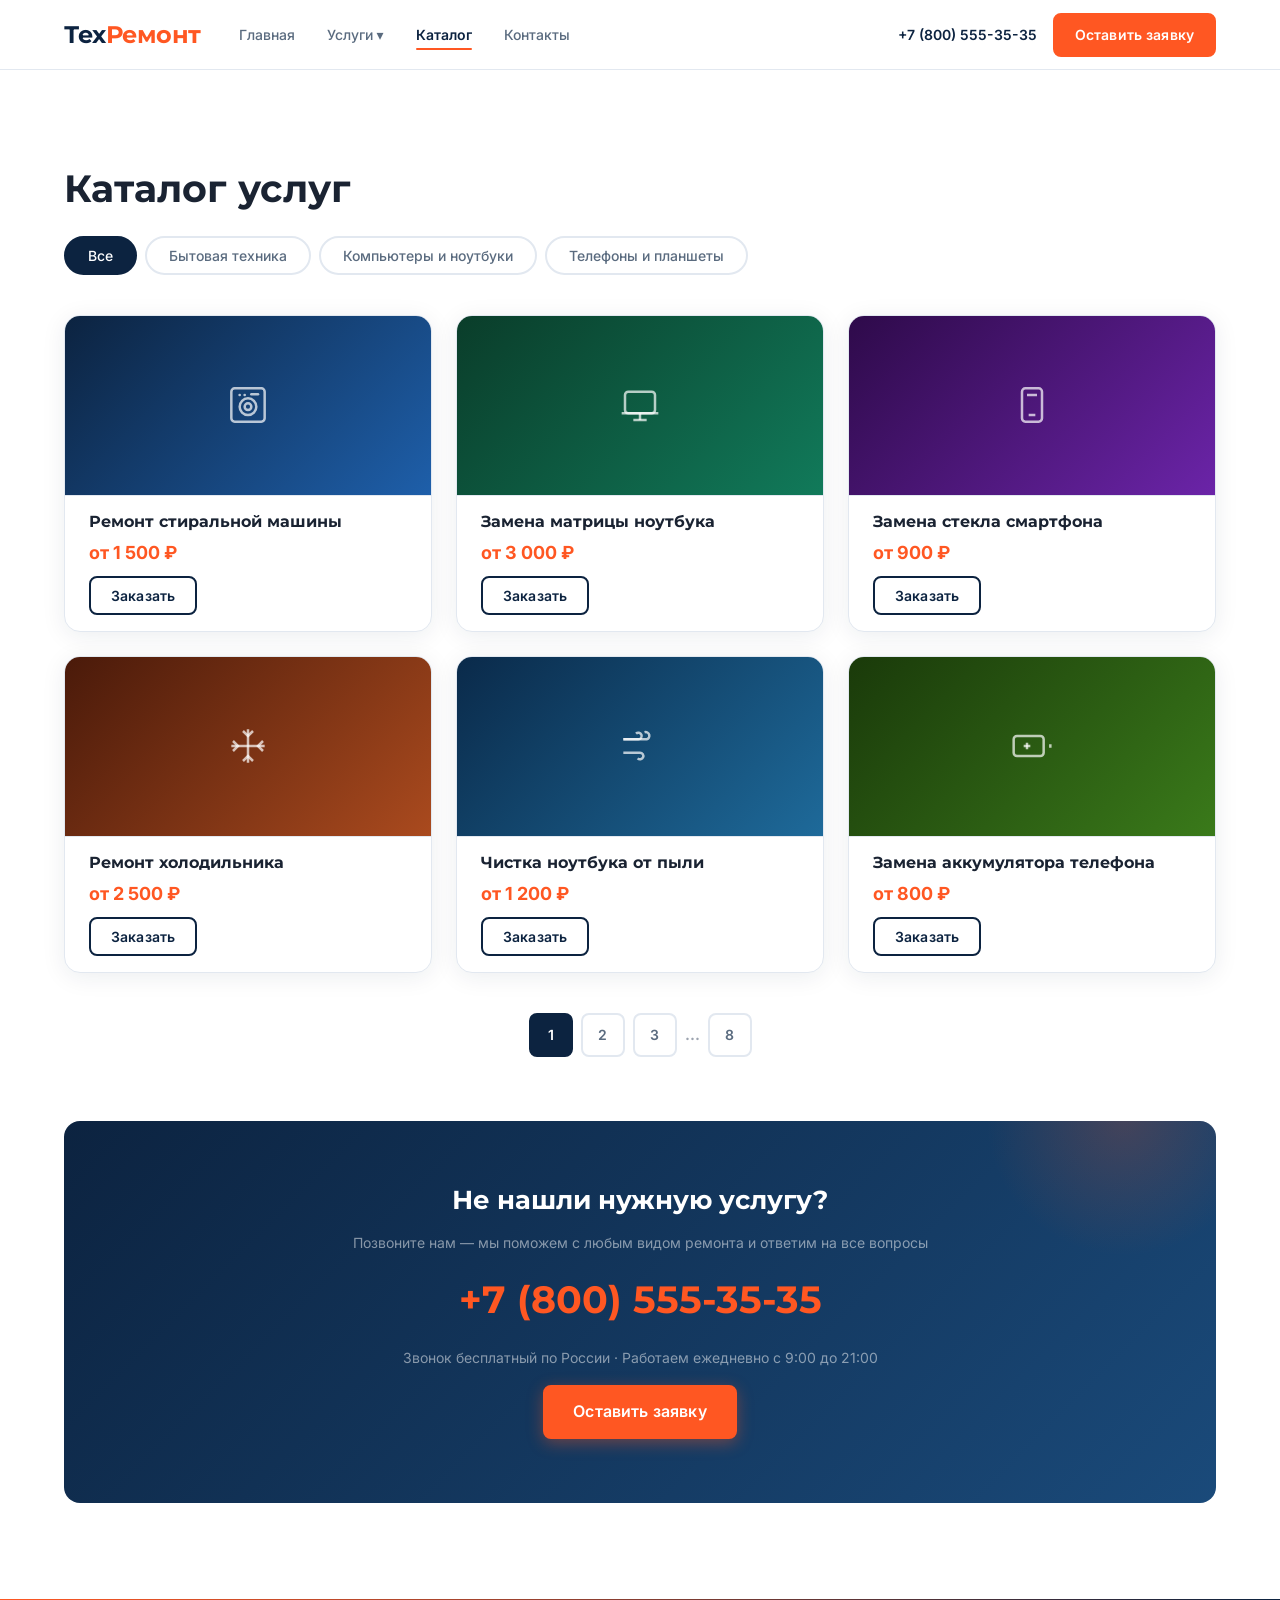
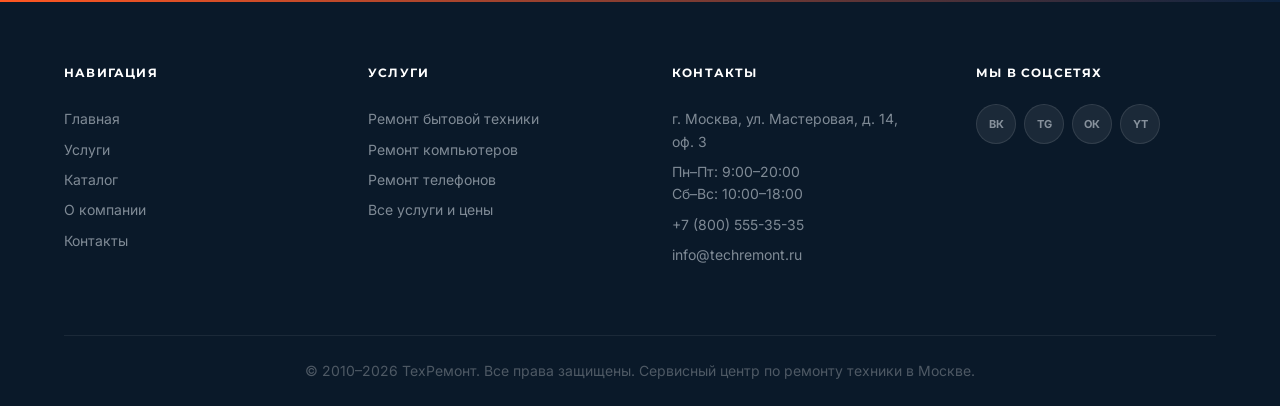
==== commit 027b304c: "Professional final design: new color scheme, fixed header, themed SVG icons, animated mobile menu - " ====
--- a/catalog.html
+++ b/catalog.html
@@ -17,7 +17,7 @@
   <header class="header">
     <div class="container">
       <div class="header__inner">
-        <a href="index.html" class="header__logo">ТехРемонт</a>
+        <a href="index.html" class="header__logo"><span>Тех</span>Ремонт</a>
 
         <nav class="nav" aria-label="Основная навигация">
           <ul class="nav__list">
@@ -95,10 +95,14 @@
 
           <article class="catalog-card">
             <div class="img-placeholder catalog-card__img">
-              <svg width="32" height="32" viewBox="0 0 24 24" fill="none" stroke="currentColor" stroke-width="1.5">
-                <rect x="3" y="3" width="18" height="18" rx="2"/><circle cx="8.5" cy="8.5" r="1.5"/><path d="m21 15-5-5L5 21"/>
-              </svg>
-              <span>Фото</span>
+              <svg width="40" height="40" viewBox="0 0 24 24" fill="none" stroke="currentColor" stroke-width="1.5">
+                <rect x="2" y="2" width="20" height="20" rx="2"/>
+                <circle cx="12" cy="13" r="5"/>
+                <circle cx="12" cy="13" r="2"/>
+                <circle cx="7" cy="6" r="0.8" fill="currentColor" stroke="none"/>
+                <circle cx="10" cy="6" r="0.8" fill="currentColor" stroke="none"/>
+                <line x1="14" y1="5.5" x2="18" y2="5.5" stroke-linecap="round"/>
+              </svg>
             </div>
             <div class="catalog-card__body">
               <h3 class="catalog-card__title">Ремонт стиральной машины</h3>
@@ -109,10 +113,12 @@
 
           <article class="catalog-card">
             <div class="img-placeholder catalog-card__img">
-              <svg width="32" height="32" viewBox="0 0 24 24" fill="none" stroke="currentColor" stroke-width="1.5">
-                <rect x="3" y="3" width="18" height="18" rx="2"/><circle cx="8.5" cy="8.5" r="1.5"/><path d="m21 15-5-5L5 21"/>
-              </svg>
-              <span>Фото</span>
+              <svg width="40" height="40" viewBox="0 0 24 24" fill="none" stroke="currentColor" stroke-width="1.5">
+                <rect x="3" y="4" width="18" height="13" rx="2"/>
+                <path d="M1 17h22"/>
+                <path d="M8 21h8"/>
+                <line x1="12" y1="17" x2="12" y2="21"/>
+              </svg>
             </div>
             <div class="catalog-card__body">
               <h3 class="catalog-card__title">Замена матрицы ноутбука</h3>
@@ -123,10 +129,11 @@
 
           <article class="catalog-card">
             <div class="img-placeholder catalog-card__img">
-              <svg width="32" height="32" viewBox="0 0 24 24" fill="none" stroke="currentColor" stroke-width="1.5">
-                <rect x="3" y="3" width="18" height="18" rx="2"/><circle cx="8.5" cy="8.5" r="1.5"/><path d="m21 15-5-5L5 21"/>
-              </svg>
-              <span>Фото</span>
+              <svg width="40" height="40" viewBox="0 0 24 24" fill="none" stroke="currentColor" stroke-width="1.5">
+                <rect x="6" y="2" width="12" height="20" rx="2"/>
+                <line x1="10" y1="18" x2="14" y2="18"/>
+                <line x1="9" y1="6" x2="15" y2="6"/>
+              </svg>
             </div>
             <div class="catalog-card__body">
               <h3 class="catalog-card__title">Замена стекла смартфона</h3>
@@ -137,10 +144,14 @@
 
           <article class="catalog-card">
             <div class="img-placeholder catalog-card__img">
-              <svg width="32" height="32" viewBox="0 0 24 24" fill="none" stroke="currentColor" stroke-width="1.5">
-                <rect x="3" y="3" width="18" height="18" rx="2"/><circle cx="8.5" cy="8.5" r="1.5"/><path d="m21 15-5-5L5 21"/>
-              </svg>
-              <span>Фото</span>
+              <svg width="40" height="40" viewBox="0 0 24 24" fill="none" stroke="currentColor" stroke-width="1.5">
+                <line x1="12" y1="2" x2="12" y2="22"/>
+                <line x1="2" y1="12" x2="22" y2="12"/>
+                <path d="M9 3 12 6 15 3"/>
+                <path d="M9 21 12 18 15 21"/>
+                <path d="M3 9 6 12 3 15"/>
+                <path d="M21 9 18 12 21 15"/>
+              </svg>
             </div>
             <div class="catalog-card__body">
               <h3 class="catalog-card__title">Ремонт холодильника</h3>
@@ -151,10 +162,11 @@
 
           <article class="catalog-card">
             <div class="img-placeholder catalog-card__img">
-              <svg width="32" height="32" viewBox="0 0 24 24" fill="none" stroke="currentColor" stroke-width="1.5">
-                <rect x="3" y="3" width="18" height="18" rx="2"/><circle cx="8.5" cy="8.5" r="1.5"/><path d="m21 15-5-5L5 21"/>
-              </svg>
-              <span>Фото</span>
+              <svg width="40" height="40" viewBox="0 0 24 24" fill="none" stroke="currentColor" stroke-width="1.5">
+                <path d="M9.59 4.59A2 2 0 1 1 11 8H2"/>
+                <path d="M10.59 19.41A2 2 0 1 0 12 16H2"/>
+                <path d="M14.73 3.73A2 2 0 1 1 16 8H2"/>
+              </svg>
             </div>
             <div class="catalog-card__body">
               <h3 class="catalog-card__title">Чистка ноутбука от пыли</h3>
@@ -165,10 +177,12 @@
 
           <article class="catalog-card">
             <div class="img-placeholder catalog-card__img">
-              <svg width="32" height="32" viewBox="0 0 24 24" fill="none" stroke="currentColor" stroke-width="1.5">
-                <rect x="3" y="3" width="18" height="18" rx="2"/><circle cx="8.5" cy="8.5" r="1.5"/><path d="m21 15-5-5L5 21"/>
-              </svg>
-              <span>Фото</span>
+              <svg width="40" height="40" viewBox="0 0 24 24" fill="none" stroke="currentColor" stroke-width="1.5">
+                <rect x="1" y="6" width="18" height="12" rx="2"/>
+                <line x1="23" y1="13" x2="23" y2="11"/>
+                <line x1="7" y1="12" x2="11" y2="12"/>
+                <line x1="9" y1="10" x2="9" y2="14"/>
+              </svg>
             </div>
             <div class="catalog-card__body">
               <h3 class="catalog-card__title">Замена аккумулятора телефона</h3>
--- a/css/style.css
+++ b/css/style.css
@@ -1,37 +1,36 @@
-/* ===========================
-   GOOGLE FONTS
-   =========================== */
-@import url('https://fonts.googleapis.com/css2?family=Montserrat:wght@600;700&family=Inter:wght@400;500;600&display=swap');
-
-/* ===========================
-   CSS ПЕРЕМЕННЫЕ
-   =========================== */
+/* =====================================================
+   CSS ПЕРЕМЕННЫЕ — финальный дизайн ТехРемонт
+   ===================================================== */
 :root {
-  /* Бренд */
-  --color-primary:       #1E3A5F;
-  --color-primary-dark:  #162d4a;
-  --color-accent:        #FF6B35;
-  --color-accent-dark:   #e55a24;
+  /* Бренд-цвета */
+  --color-primary:       #0C2340;
+  --color-accent:        #FF5722;
+  --color-accent-hover:  #E64A19;
 
   /* Фоны */
-  --color-bg:            #FFFFFF;
-  --color-bg-light:      #F8FAFC;
-  --color-bg-dark:       #0F172A;
+  --color-bg-light:      #F7F9FC;
+  --color-bg-white:      #FFFFFF;
+  --color-bg-dark:       #0A1929;
 
   /* Текст */
-  --color-text:          #1E293B;
-  --color-text-muted:    #64748B;
-  --color-white:         #FFFFFF;
-
-  /* Серые (только для плейсхолдеров изображений) */
-  --color-gray-100:      #F3F4F6;
-  --color-gray-200:      #E5E7EB;
-  --color-gray-300:      #D1D5DB;
-  --color-gray-400:      #9CA3AF;
-  --color-gray-500:      #6B7280;
-  --color-gray-600:      #4B5563;
-  --color-gray-700:      #374151;
-  --color-gray-900:      #111827;
+  --color-text:          #1A2332;
+  --color-text-light:    #5A6B7F;
+  --color-text-on-dark:  #E0E7EF;
+
+  /* Системные */
+  --color-border:        #E2E8F0;
+  --color-card-shadow:   rgba(12, 35, 64, 0.08);
+
+  /* Обратная совместимость (для инлайн-стилей) */
+  --color-bg:        var(--color-bg-white);
+  --color-gray-100:  #F3F4F6;
+  --color-gray-200:  #E5E7EB;
+  --color-gray-300:  #D1D5DB;
+  --color-gray-400:  #9CA3AF;
+  --color-gray-500:  #6B7280;
+  --color-gray-600:  #4B5563;
+  --color-gray-700:  #374151;
+  --color-gray-900:  #111827;
 
   /* Отступы */
   --spacing-xs:   4px;
@@ -46,33 +45,39 @@
   --font-heading: 'Montserrat', system-ui, sans-serif;
   --font-body:    'Inter', system-ui, sans-serif;
   --font-base:    var(--font-body);
-  --font-size-sm:   14px;
-  --font-size-base: 16px;
-  --font-size-lg:   18px;
-  --font-size-xl:   20px;
-  --font-size-2xl:  24px;
-  --font-size-3xl:  36px;
-  --font-size-4xl:  48px;
-
-  /* Границы */
-  --border-color:   var(--color-gray-200);
-  --border-radius:  12px;
-  --border-radius-sm: 8px;
-  --border: 1px solid var(--border-color);
+  --font-size-xs:    12px;
+  --font-size-sm:    14px;
+  --font-size-base:  16px;
+  --font-size-lg:    18px;
+  --font-size-xl:    22px;
+  --font-size-2xl:   26px;
+  --font-size-3xl:   38px;
+  --font-size-4xl:   52px;
+
+  /* Скругления */
+  --border-radius:     16px;
+  --border-radius-sm:  10px;
+  --border-radius-xs:   8px;
+  --border-color:      var(--color-border);
+  --border:            1px solid var(--color-border);
 
   /* Тени */
-  --shadow-card:       0 4px 6px -1px rgba(0,0,0,0.1), 0 2px 4px -2px rgba(0,0,0,0.06);
-  --shadow-card-hover: 0 20px 25px -5px rgba(0,0,0,0.12), 0 8px 10px -6px rgba(0,0,0,0.05);
-  --shadow-header:     0 4px 24px rgba(0,0,0,0.08);
+  --shadow-card:        0 4px 24px var(--color-card-shadow);
+  --shadow-card-hover:  0 16px 48px rgba(12, 35, 64, 0.18);
+  --shadow-btn:         0 4px 16px rgba(255, 87, 34, 0.38);
+  --shadow-header:      0 2px 20px rgba(0, 0, 0, 0.08);
 
   /* Контейнер */
   --container-max: 1200px;
   --container-pad: var(--spacing-lg);
-}
-
-/* ===========================
+
+  /* Высота хедера */
+  --header-h: 70px;
+}
+
+/* =====================================================
    СБРОС И БАЗОВЫЕ СТИЛИ
-   =========================== */
+   ===================================================== */
 *, *::before, *::after {
   box-sizing: border-box;
   margin: 0;
@@ -87,9 +92,16 @@
   font-family: var(--font-body);
   font-size: var(--font-size-base);
   color: var(--color-text);
-  background: var(--color-bg);
+  background: var(--color-bg-white);
   line-height: 1.6;
   -webkit-font-smoothing: antialiased;
+  /* Отступ под фиксированный хедер */
+  padding-top: var(--header-h);
+}
+
+/* Запрет прокрутки при открытом мобильном меню */
+body.no-scroll {
+  overflow: hidden;
 }
 
 a {
@@ -109,24 +121,25 @@
 h1, h2, h3, h4 {
   font-family: var(--font-heading);
   line-height: 1.2;
-}
-
-/* ===========================
+  color: var(--color-text);
+}
+
+/* =====================================================
    УТИЛИТЫ
-   =========================== */
+   ===================================================== */
 .container {
   max-width: var(--container-max);
   margin: 0 auto;
   padding: 0 var(--container-pad);
 }
 
-/* ===========================
-   АНИМАЦИИ ПОЯВЛЕНИЯ
-   =========================== */
+/* =====================================================
+   АНИМАЦИИ ПОЯВЛЕНИЯ (Intersection Observer)
+   ===================================================== */
 .reveal {
   opacity: 0;
-  transform: translateY(28px);
-  transition: opacity 0.65s ease, transform 0.65s ease;
+  transform: translateY(32px);
+  transition: opacity 0.7s ease, transform 0.7s ease;
 }
 
 .reveal--visible {
@@ -134,51 +147,15 @@
   transform: translateY(0);
 }
 
-/* Каскадные задержки для карточек внутри сеток */
-.advantages__grid  .reveal:nth-child(1),
-.services__grid    .reveal:nth-child(1),
-.repair-types__grid .reveal:nth-child(1),
-.popular-services__grid .reveal:nth-child(1),
-.steps__grid       .reveal:nth-child(1),
-.catalog__grid     .reveal:nth-child(1) { transition-delay: 0s; }
-
-.advantages__grid  .reveal:nth-child(2),
-.services__grid    .reveal:nth-child(2),
-.repair-types__grid .reveal:nth-child(2),
-.popular-services__grid .reveal:nth-child(2),
-.steps__grid       .reveal:nth-child(2),
-.catalog__grid     .reveal:nth-child(2) { transition-delay: 0.1s; }
-
-.advantages__grid  .reveal:nth-child(3),
-.services__grid    .reveal:nth-child(3),
-.repair-types__grid .reveal:nth-child(3),
-.popular-services__grid .reveal:nth-child(3),
-.steps__grid       .reveal:nth-child(3),
-.catalog__grid     .reveal:nth-child(3) { transition-delay: 0.2s; }
-
-.advantages__grid  .reveal:nth-child(4),
-.steps__grid       .reveal:nth-child(4),
-.repair-types__grid .reveal:nth-child(4),
-.popular-services__grid .reveal:nth-child(4),
-.catalog__grid     .reveal:nth-child(4) { transition-delay: 0.3s; }
-
-.repair-types__grid .reveal:nth-child(5),
-.popular-services__grid .reveal:nth-child(5),
-.catalog__grid     .reveal:nth-child(5) { transition-delay: 0.4s; }
-
-.repair-types__grid .reveal:nth-child(6),
-.popular-services__grid .reveal:nth-child(6),
-.catalog__grid     .reveal:nth-child(6) { transition-delay: 0.5s; }
-
-/* ===========================
+/* =====================================================
    КНОПКИ
-   =========================== */
+   ===================================================== */
 .btn {
   display: inline-block;
-  padding: 11px 26px;
+  padding: 12px 28px;
   background: transparent;
   border: 2px solid var(--color-primary);
-  border-radius: var(--border-radius-sm);
+  border-radius: var(--border-radius-xs);
   font-size: var(--font-size-base);
   font-family: var(--font-body);
   font-weight: 600;
@@ -188,104 +165,180 @@
               transform 0.3s ease, box-shadow 0.3s ease;
   white-space: nowrap;
   letter-spacing: 0.01em;
+  text-align: center;
 }
 
 .btn:hover {
   background: var(--color-primary);
-  color: var(--color-white);
+  color: var(--color-bg-white);
 }
 
 .btn--primary {
   background: var(--color-accent);
   border-color: var(--color-accent);
-  color: var(--color-white);
+  color: var(--color-bg-white);
+  box-shadow: var(--shadow-btn);
 }
 
 .btn--primary:hover {
-  background: var(--color-accent-dark);
-  border-color: var(--color-accent-dark);
-  color: var(--color-white);
-  transform: scale(1.02);
-  box-shadow: 0 8px 20px rgba(255,107,53,0.35);
+  background: var(--color-accent-hover);
+  border-color: var(--color-accent-hover);
+  color: var(--color-bg-white);
+  transform: scale(1.03);
+  box-shadow: 0 8px 28px rgba(255, 87, 34, 0.45);
 }
 
 .btn--sm {
-  padding: 8px 18px;
+  padding: 9px 20px;
   font-size: var(--font-size-sm);
 }
 
-/* ===========================
-   ПЛЕЙСХОЛДЕР ИЗОБРАЖЕНИЯ
-   =========================== */
+/* =====================================================
+   ПЛЕЙСХОЛДЕРЫ ИЗОБРАЖЕНИЙ
+   ===================================================== */
+
+/* Базовый плейсхолдер — скрываем старый текст и SVG */
+.img-placeholder > span {
+  display: none;
+}
+
 .img-placeholder {
-  background: var(--color-gray-200);
-  border: 2px dashed var(--color-gray-300);
-  border-radius: var(--border-radius);
   display: flex;
   flex-direction: column;
   align-items: center;
   justify-content: center;
   gap: var(--spacing-sm);
-  color: var(--color-gray-500);
-  font-size: var(--font-size-sm);
-  font-family: var(--font-body);
   position: relative;
   overflow: hidden;
-}
-
-/* Скрыть оригинальный текст "Фото" / "Изображение" */
-.img-placeholder > span {
-  display: none;
-}
-
-/* Показать финальный текст */
+  background: var(--color-bg-light);
+  border: 2px dashed var(--color-border);
+  border-radius: var(--border-radius);
+  font-family: var(--font-body);
+  font-size: var(--font-size-sm);
+  color: var(--color-text-light);
+}
+
+/* Текст-подпись на базовых плейсхолдерах */
 .img-placeholder::after {
   content: "Здесь будет фото";
   font-size: var(--font-size-sm);
-  font-family: var(--font-body);
-  color: var(--color-gray-500);
+  color: var(--color-text-light);
   letter-spacing: 0.02em;
 }
 
+/* SVG внутри плейсхолдера */
 .img-placeholder svg {
-  opacity: 0.35;
-}
-
-/* Gradient overlay на плейсхолдерах внутри hero */
-.hero__img.img-placeholder,
-.hero--service .hero__img.img-placeholder {
+  opacity: 0.3;
+}
+
+/* --- Плейсхолдер в HERO --- */
+.hero__img.img-placeholder {
   background: rgba(255,255,255,0.06);
-  border-color: rgba(255,255,255,0.18);
-  color: rgba(255,255,255,0.45);
+  border: 1px solid rgba(255,255,255,0.15);
+  border-radius: 20px;
+  box-shadow: inset 0 1px 0 rgba(255,255,255,0.1), 0 24px 60px rgba(0,0,0,0.3);
+  backdrop-filter: blur(4px);
+}
+
+.hero__img.img-placeholder svg {
+  opacity: 0.2;
+  color: var(--color-bg-white);
+  width: 72px;
+  height: 72px;
 }
 
 .hero__img.img-placeholder::after {
-  color: rgba(255,255,255,0.45);
-}
-
-.hero__img.img-placeholder::before {
-  content: '';
-  position: absolute;
-  inset: 0;
-  background: linear-gradient(to bottom, transparent 55%, rgba(15,23,42,0.55));
-  z-index: 0;
-  pointer-events: none;
-}
-
-/* ===========================
-   HEADER
-   =========================== */
+  color: rgba(255,255,255,0.35);
+}
+
+/* --- Плейсхолдер в карточках УСЛУГ (index) --- */
+.service-card__img.img-placeholder {
+  border: none;
+  border-bottom: var(--border);
+  border-radius: 0;
+}
+
+.service-card__img.img-placeholder::after {
+  display: none;
+}
+
+.service-card__img.img-placeholder svg {
+  opacity: 1;
+  color: rgba(255,255,255,0.75);
+}
+
+/* Градиенты для каждой карточки услуг */
+.services__grid .service-card:nth-child(1) .service-card__img {
+  background: linear-gradient(135deg, #0C2340 0%, #1E5FAA 100%);
+}
+.services__grid .service-card:nth-child(2) .service-card__img {
+  background: linear-gradient(135deg, #0A3D2A 0%, #117A5A 100%);
+}
+.services__grid .service-card:nth-child(3) .service-card__img {
+  background: linear-gradient(135deg, #2E0A4A 0%, #6B24A8 100%);
+}
+
+/* --- Плейсхолдер О КОМПАНИИ --- */
+.about__img.img-placeholder {
+  background: linear-gradient(135deg, var(--color-primary) 0%, #1A4A7A 100%);
+  border: none;
+  border-radius: var(--border-radius);
+  box-shadow: var(--shadow-card-hover);
+}
+
+.about__img.img-placeholder svg {
+  opacity: 0.15;
+  color: var(--color-bg-white);
+  width: 64px;
+  height: 64px;
+}
+
+.about__img.img-placeholder::after {
+  color: rgba(255,255,255,0.35);
+}
+
+/* --- Плейсхолдеры в каталоге --- */
+.catalog-card__img.img-placeholder {
+  border-radius: 0;
+  border: none;
+  border-bottom: var(--border);
+}
+
+.catalog-card__img.img-placeholder::after {
+  display: none;
+}
+
+.catalog-card__img.img-placeholder svg {
+  opacity: 1;
+  color: rgba(255,255,255,0.7);
+}
+
+/* Градиенты для 6 карточек каталога */
+.catalog__grid .catalog-card:nth-child(1) .catalog-card__img { background: linear-gradient(135deg, #0C2340, #1E5FAA); }
+.catalog__grid .catalog-card:nth-child(2) .catalog-card__img { background: linear-gradient(135deg, #0A3D2A, #117A5A); }
+.catalog__grid .catalog-card:nth-child(3) .catalog-card__img { background: linear-gradient(135deg, #2E0A4A, #6B24A8); }
+.catalog__grid .catalog-card:nth-child(4) .catalog-card__img { background: linear-gradient(135deg, #4A1A0A, #AA4A1E); }
+.catalog__grid .catalog-card:nth-child(5) .catalog-card__img { background: linear-gradient(135deg, #0A2A4A, #1E6A9A); }
+.catalog__grid .catalog-card:nth-child(6) .catalog-card__img { background: linear-gradient(135deg, #1A3A0A, #3A7A1A); }
+
+/* =====================================================
+   HEADER — фиксированный, белый
+   ===================================================== */
 .header {
-  background: rgba(255,255,255,0.95);
-  backdrop-filter: blur(8px);
-  -webkit-backdrop-filter: blur(8px);
-  border-bottom: 1px solid var(--color-gray-200);
-  position: sticky;
+  position: fixed;
   top: 0;
-  z-index: 100;
-  transition: box-shadow 0.3s ease;
-}
-
+  left: 0;
+  right: 0;
+  height: var(--header-h);
+  background: rgba(255,255,255,0.97);
+  backdrop-filter: blur(12px);
+  -webkit-backdrop-filter: blur(12px);
+  border-bottom: 1px solid var(--color-border);
+  z-index: 1000;
+  transition: box-shadow 0.35s ease, border-color 0.35s ease;
+}
+
+/* Тень при скролле — добавляет JS */
 .header--scrolled {
   box-shadow: var(--shadow-header);
   border-bottom-color: transparent;
@@ -295,23 +348,32 @@
   display: flex;
   align-items: center;
   justify-content: space-between;
-  height: 68px;
+  height: var(--header-h);
   gap: var(--spacing-lg);
 }
 
+/* Логотип: "Тех" — primary, "Ремонт" — accent */
 .header__logo {
   font-family: var(--font-heading);
-  font-size: var(--font-size-2xl);
-  font-weight: 700;
-  color: var(--color-primary);
+  font-size: 24px;
+  font-weight: 700;
+  color: var(--color-accent);
   letter-spacing: -0.5px;
   flex-shrink: 0;
+  transition: opacity 0.2s ease;
+}
+
+.header__logo:hover {
+  opacity: 0.85;
 }
 
 .header__logo span {
-  color: var(--color-accent);
-}
-
+  color: var(--color-primary);
+}
+
+/* =====================================================
+   НАВИГАЦИЯ
+   ===================================================== */
 .nav {
   flex: 1;
 }
@@ -319,7 +381,7 @@
 .nav__list {
   display: flex;
   align-items: center;
-  gap: 2px;
+  gap: 4px;
 }
 
 .nav__item {
@@ -328,35 +390,57 @@
 
 .nav__link {
   display: block;
-  padding: 7px 13px;
+  padding: 8px 14px;
   font-size: var(--font-size-sm);
   font-weight: 500;
-  color: var(--color-text-muted);
-  border-radius: 6px;
-  transition: color 0.3s ease, background 0.3s ease;
+  color: var(--color-text-light);
+  border-radius: var(--border-radius-xs);
+  position: relative;
+  transition: color 0.3s ease;
+}
+
+/* Анимированное подчёркивание */
+.nav__link::after {
+  content: '';
+  position: absolute;
+  bottom: 4px;
+  left: 14px;
+  right: 14px;
+  height: 2px;
+  background: var(--color-accent);
+  transform: scaleX(0);
+  transform-origin: center;
+  transition: transform 0.3s ease;
+  border-radius: 2px;
 }
 
 .nav__link:hover {
   color: var(--color-primary);
-  background: var(--color-bg-light);
+}
+
+.nav__link:hover::after {
+  transform: scaleX(1);
 }
 
 .nav__link--active {
   color: var(--color-primary);
   font-weight: 600;
-  background: rgba(30,58,95,0.08);
-}
-
-/* Dropdown */
+}
+
+.nav__link--active::after {
+  transform: scaleX(1);
+}
+
+/* Выпадающее меню */
 .nav__dropdown {
   display: none;
   position: absolute;
-  top: calc(100% + 8px);
+  top: calc(100% + 10px);
   left: 0;
-  background: var(--color-white);
+  background: var(--color-bg-white);
   border: var(--border);
   border-radius: var(--border-radius-sm);
-  min-width: 240px;
+  min-width: 256px;
   box-shadow: var(--shadow-card-hover);
   z-index: 10;
   overflow: hidden;
@@ -368,11 +452,11 @@
 
 .nav__dropdown-link {
   display: block;
-  padding: 10px 18px;
+  padding: 11px 20px;
   font-size: var(--font-size-sm);
   color: var(--color-text);
-  border-bottom: 1px solid var(--color-gray-100);
-  transition: background 0.2s ease, color 0.2s ease;
+  border-bottom: 1px solid var(--color-bg-light);
+  transition: background 0.2s ease, color 0.2s ease, padding-left 0.2s ease;
 }
 
 .nav__dropdown-link:last-child {
@@ -382,8 +466,10 @@
 .nav__dropdown-link:hover {
   background: var(--color-bg-light);
   color: var(--color-accent);
-}
-
+  padding-left: 26px;
+}
+
+/* Контакты в хедере */
 .header__contacts {
   display: flex;
   align-items: center;
@@ -397,20 +483,23 @@
   color: var(--color-primary);
 }
 
-/* CTA-кнопка в хедере */
+/* CTA-кнопка в хедере — всегда accent */
 .header__contacts .btn {
   background: var(--color-accent);
   border-color: var(--color-accent);
-  color: var(--color-white);
+  color: var(--color-bg-white);
+  box-shadow: none;
 }
 
 .header__contacts .btn:hover {
-  background: var(--color-accent-dark);
-  border-color: var(--color-accent-dark);
-  transform: scale(1.02);
-}
-
-/* Бургер */
+  background: var(--color-accent-hover);
+  border-color: var(--color-accent-hover);
+  transform: scale(1.03);
+}
+
+/* =====================================================
+   БУРГЕР-КНОПКА
+   ===================================================== */
 .burger {
   display: none;
   flex-direction: column;
@@ -419,7 +508,8 @@
   border: none;
   cursor: pointer;
   padding: var(--spacing-sm);
-  border-radius: 6px;
+  border-radius: var(--border-radius-xs);
+  z-index: 1010;
 }
 
 .burger__line {
@@ -427,7 +517,7 @@
   width: 24px;
   height: 2px;
   background: var(--color-primary);
-  transition: transform 0.3s ease, opacity 0.3s ease;
+  transition: transform 0.35s ease, opacity 0.35s ease;
 }
 
 .burger--open .burger__line:nth-child(1) {
@@ -442,80 +532,56 @@
   transform: translateY(-7px) rotate(-45deg);
 }
 
-/* Мобильное меню */
+/* =====================================================
+   МОБИЛЬНОЕ МЕНЮ — fullscreen overlay
+   ===================================================== */
+
+/* По умолчанию скрыто на всех размерах */
 .mobile-menu {
   display: none;
-  background: var(--color-white);
-  border-top: 1px solid var(--color-gray-100);
-  box-shadow: 0 8px 24px rgba(0,0,0,0.08);
-}
-
-.mobile-menu--open {
-  display: block;
-}
-
-.mobile-menu__list {
-  padding: var(--spacing-sm) var(--spacing-md);
-}
-
-.mobile-menu__link {
-  display: block;
-  padding: 11px var(--spacing-md);
-  font-size: var(--font-size-base);
-  font-weight: 500;
-  color: var(--color-text-muted);
-  border-bottom: 1px solid var(--color-gray-100);
-  transition: color 0.3s ease;
-}
-
-.mobile-menu__link:hover {
-  color: var(--color-primary);
-}
-
-.mobile-menu__link--active {
-  font-weight: 600;
-  color: var(--color-primary);
-}
-
-.mobile-menu__phone {
-  padding: var(--spacing-md) var(--spacing-lg);
-  font-weight: 700;
-  font-size: var(--font-size-lg);
-  color: var(--color-primary);
-}
-
-.mobile-menu__btn {
-  padding: var(--spacing-md) var(--spacing-lg) var(--spacing-lg);
-}
-
-.mobile-menu__btn .btn {
-  width: 100%;
-  text-align: center;
-  display: block;
-  background: var(--color-accent);
-  border-color: var(--color-accent);
-  color: var(--color-white);
-}
-
-/* ===========================
-   HERO
-   =========================== */
+}
+
+/* =====================================================
+   HERO — основная страница
+   ===================================================== */
 .hero {
-  background: linear-gradient(135deg, var(--color-primary) 0%, var(--color-primary-dark) 100%);
+  /* Градиент + точечный паттерн */
+  background:
+    radial-gradient(rgba(255,255,255,0.055) 1px, transparent 1px),
+    linear-gradient(135deg, #0C2340 0%, #1A4A7A 55%, #2D6AB0 100%);
+  background-size: 28px 28px, 100% 100%;
+  min-height: calc(85vh - var(--header-h));
   padding: var(--spacing-3xl) 0;
+  display: flex;
+  align-items: center;
   position: relative;
   overflow: hidden;
 }
 
-/* Декоративный фоновый элемент */
+/* Декоративный круг 1 — большой, правый верх */
 .hero::before {
   content: '';
   position: absolute;
-  top: -20%;
-  right: -10%;
-  width: 600px;
-  height: 600px;
-  background: radial-gradient(circle, rgba(255,107,53,0.12) 0%, transparent 65%);
+  width: 560px;
+  height: 560px;
+  border-radius: 50%;
+  background: rgba(255,255,255,0.04);
+  border: 1px solid rgba(255,255,255,0.06);
+  top: -140px;
+  right: -100px;
+  pointer-events: none;
+}
+
+/* Декоративный круг 2 — оранжевое свечение, левый низ */
+.hero::after {
+  content: '';
+  position: absolute;
+  width: 340px;
+  height: 340px;
+  border-radius: 50%;
+  background: radial-gradient(circle, rgba(255,87,34,0.18) 0%, transparent 70%);
+  bottom: -80px;
+  left: 6%;
   pointer-events: none;
 }
 
@@ -538,47 +604,63 @@
   font-size: var(--font-size-4xl);
   font-weight: 700;
   line-height: 1.15;
-  color: var(--color-white);
+  color: var(--color-bg-white);
+  max-width: 700px;
 }
 
 .hero__subtitle {
   font-size: var(--font-size-lg);
-  color: rgba(255,255,255,0.78);
+  color: rgba(255,255,255,0.75);
   line-height: 1.65;
+  max-width: 540px;
+}
+
+.hero__content .btn--primary {
+  padding: 16px 40px;
+  font-size: var(--font-size-lg);
+  align-self: flex-start;
 }
 
 .hero__img {
-  height: 380px;
-  border-radius: var(--border-radius);
-}
-
-/* Hero страниц услуг */
+  height: 400px;
+}
+
+/* Hero на страницах услуг */
+.hero--service {
+  min-height: calc(50vh - var(--header-h));
+  padding: var(--spacing-2xl) 0;
+}
+
 .hero--service .hero__inner {
   grid-template-columns: 3fr 2fr;
 }
 
+.hero--service .hero__title {
+  font-size: var(--font-size-3xl);
+}
+
 .hero--service .hero__img {
-  height: 290px;
-}
-
-/* ===========================
+  height: 280px;
+}
+
+/* =====================================================
    ОБЩИЙ ЗАГОЛОВОК СЕКЦИИ
-   =========================== */
+   ===================================================== */
 .section__title {
+  font-family: var(--font-heading);
   font-size: var(--font-size-3xl);
   font-weight: 700;
-  margin-bottom: var(--spacing-xl);
   text-align: center;
   color: var(--color-text);
-  font-family: var(--font-heading);
-}
-
-/* ===========================
+  margin-bottom: var(--spacing-xl);
+}
+
+/* =====================================================
    СЕКЦИЯ ПРЕИМУЩЕСТВА
-   =========================== */
+   ===================================================== */
 .advantages {
   padding: var(--spacing-3xl) 0;
-  background: var(--color-bg);
+  background: var(--color-bg-white);
 }
 
 .advantages__grid {
@@ -588,7 +670,7 @@
 }
 
 .advantage-card {
-  background: var(--color-white);
+  background: var(--color-bg-white);
   border: var(--border);
   border-radius: var(--border-radius);
   padding: var(--spacing-xl) var(--spacing-lg);
@@ -598,43 +680,48 @@
   align-items: center;
   gap: var(--spacing-md);
   box-shadow: var(--shadow-card);
-  transition: box-shadow 0.3s ease, transform 0.3s ease;
+  transition: transform 0.35s ease, box-shadow 0.35s ease;
 }
 
 .advantage-card:hover {
+  transform: translateY(-6px);
   box-shadow: var(--shadow-card-hover);
-  transform: translateY(-4px);
-}
-
+}
+
+/* Иконка в кружке с цветом акцента */
 .advantage-card__icon {
-  width: 60px;
-  height: 60px;
+  width: 64px;
+  height: 64px;
   border-radius: 50%;
-  background: linear-gradient(135deg, rgba(30,58,95,0.1) 0%, rgba(255,107,53,0.12) 100%);
-  border: 2px solid rgba(30,58,95,0.12);
+  background: rgba(255, 87, 34, 0.1);
   display: flex;
   align-items: center;
   justify-content: center;
   flex-shrink: 0;
   color: var(--color-accent);
+  transition: background 0.35s ease;
+}
+
+.advantage-card:hover .advantage-card__icon {
+  background: rgba(255, 87, 34, 0.18);
 }
 
 .advantage-card__title {
   font-family: var(--font-heading);
-  font-size: var(--font-size-base);
+  font-size: var(--font-size-lg);
   font-weight: 700;
   color: var(--color-text);
 }
 
 .advantage-card__text {
-  font-size: var(--font-size-sm);
-  color: var(--color-text-muted);
+  font-size: 15px;
+  color: var(--color-text-light);
   line-height: 1.6;
 }
 
-/* ===========================
+/* =====================================================
    СЕКЦИЯ УСЛУГИ (главная)
-   =========================== */
+   ===================================================== */
 .services {
   padding: var(--spacing-3xl) 0;
   background: var(--color-bg-light);
@@ -647,33 +734,27 @@
 }
 
 .service-card {
-  background: var(--color-white);
+  background: var(--color-bg-white);
   border: var(--border);
   border-radius: var(--border-radius);
   overflow: hidden;
   display: flex;
   flex-direction: column;
   box-shadow: var(--shadow-card);
-  transition: box-shadow 0.3s ease, transform 0.3s ease;
+  transition: transform 0.35s ease, box-shadow 0.35s ease;
 }
 
 .service-card:hover {
+  transform: translateY(-6px);
   box-shadow: var(--shadow-card-hover);
-  transform: translateY(-4px);
 }
 
 .service-card__img {
   height: 200px;
 }
 
-.service-card__img.img-placeholder {
-  border-radius: 0;
-  border: none;
-  border-bottom: var(--border);
-}
-
 .service-card__body {
-  padding: var(--spacing-lg);
+  padding: 28px var(--spacing-lg);
   flex: 1;
   display: flex;
   flex-direction: column;
@@ -689,17 +770,17 @@
 
 .service-card__text {
   font-size: var(--font-size-sm);
-  color: var(--color-text-muted);
+  color: var(--color-text-light);
   flex: 1;
-  line-height: 1.6;
-}
-
-/* ===========================
+  line-height: 1.65;
+}
+
+/* =====================================================
    СЕКЦИЯ О КОМПАНИИ
-   =========================== */
+   ===================================================== */
 .about {
   padding: var(--spacing-3xl) 0;
-  background: var(--color-bg);
+  background: var(--color-bg-white);
 }
 
 .about__inner {
@@ -723,33 +804,37 @@
 
 .about__text {
   font-size: var(--font-size-base);
-  color: var(--color-text-muted);
+  color: var(--color-text-light);
   line-height: 1.75;
 }
 
 .about__img {
-  height: 380px;
-  box-shadow: var(--shadow-card-hover);
-}
-
-/* ===========================
+  height: 400px;
+}
+
+/* =====================================================
    ФОРМА ЗАЯВКИ
-   =========================== */
+   ===================================================== */
 .request {
   padding: var(--spacing-3xl) 0;
-  background: linear-gradient(135deg, var(--color-primary) 0%, var(--color-primary-dark) 100%);
+  background:
+    radial-gradient(rgba(255,255,255,0.04) 1px, transparent 1px),
+    linear-gradient(135deg, var(--color-primary) 0%, #1A4A7A 100%);
+  background-size: 24px 24px, 100% 100%;
   position: relative;
   overflow: hidden;
 }
 
-.request::before {
+/* Декоративный элемент */
+.request::after {
   content: '';
   position: absolute;
-  bottom: -15%;
-  left: -5%;
-  width: 500px;
-  height: 500px;
-  background: radial-gradient(circle, rgba(255,107,53,0.1) 0%, transparent 65%);
+  bottom: -60px;
+  right: -60px;
+  width: 320px;
+  height: 320px;
+  border-radius: 50%;
+  background: radial-gradient(circle, rgba(255,87,34,0.14) 0%, transparent 65%);
   pointer-events: none;
 }
 
@@ -765,9 +850,10 @@
   font-size: var(--font-size-3xl);
   font-weight: 700;
   margin-bottom: var(--spacing-xl);
-  color: var(--color-white);
-}
-
+  color: var(--color-bg-white);
+}
+
+/* Форма */
 .form {
   display: flex;
   flex-direction: column;
@@ -778,31 +864,32 @@
 .form__field {
   display: flex;
   flex-direction: column;
-  gap: var(--spacing-xs);
+  gap: 6px;
 }
 
 .form__label {
   font-size: var(--font-size-sm);
   font-weight: 600;
   color: rgba(255,255,255,0.8);
+  margin-bottom: 2px;
 }
 
 .form__input,
 .form__textarea {
   width: 100%;
-  padding: 12px var(--spacing-md);
-  border: 2px solid rgba(255,255,255,0.2);
+  padding: 14px 18px;
+  border: 2px solid rgba(255,255,255,0.18);
   border-radius: var(--border-radius-sm);
   font-size: var(--font-size-base);
   font-family: var(--font-body);
   background: rgba(255,255,255,0.08);
-  color: var(--color-white);
+  color: var(--color-bg-white);
   transition: border-color 0.3s ease, background 0.3s ease, box-shadow 0.3s ease;
 }
 
 .form__input::placeholder,
 .form__textarea::placeholder {
-  color: rgba(255,255,255,0.4);
+  color: rgba(255,255,255,0.38);
 }
 
 .form__input:focus,
@@ -810,7 +897,7 @@
   outline: none;
   border-color: var(--color-accent);
   background: rgba(255,255,255,0.12);
-  box-shadow: 0 0 0 3px rgba(255,107,53,0.2);
+  box-shadow: 0 0 0 3px rgba(255, 87, 34, 0.18);
 }
 
 .form__textarea {
@@ -824,15 +911,15 @@
   font-size: var(--font-size-lg);
 }
 
-/* Форма на service-3 (cta-form) — светлый фон */
+/* Форма в секции cta-form (светлый фон) */
 .cta-form .form__label {
   color: var(--color-text);
 }
 
 .cta-form .form__input,
 .cta-form .form__textarea {
-  background: var(--color-white);
-  border-color: var(--color-gray-200);
+  background: var(--color-bg-white);
+  border-color: var(--color-border);
   color: var(--color-text);
 }
 
@@ -844,16 +931,23 @@
 .cta-form .form__input:focus,
 .cta-form .form__textarea:focus {
   border-color: var(--color-accent);
-  background: var(--color-white);
-  box-shadow: 0 0 0 3px rgba(255,107,53,0.15);
-}
-
-/* ===========================
-   FOOTER
-   =========================== */
+  background: var(--color-bg-white);
+  box-shadow: 0 0 0 3px rgba(255, 87, 34, 0.13);
+}
+
+/* =====================================================
+   FOOTER — тёмный
+   ===================================================== */
 .footer {
   background: var(--color-bg-dark);
-  padding: var(--spacing-2xl) 0 var(--spacing-lg);
+  padding: 0 0 var(--spacing-lg);
+  /* Градиентная линия сверху */
+  border-top: 3px solid transparent;
+  border-image: linear-gradient(90deg, var(--color-accent), var(--color-primary)) 1;
+}
+
+.footer > .container {
+  padding-top: var(--spacing-2xl);
 }
 
 .footer__grid {
@@ -865,32 +959,31 @@
 
 .footer__col-title {
   font-family: var(--font-heading);
-  font-size: var(--font-size-sm);
-  font-weight: 700;
-  color: var(--color-white);
+  font-size: var(--font-size-xs);
+  font-weight: 700;
+  color: var(--color-bg-white);
+  text-transform: uppercase;
+  letter-spacing: 0.1em;
   margin-bottom: var(--spacing-md);
-  text-transform: uppercase;
-  letter-spacing: 0.08em;
   padding-bottom: var(--spacing-sm);
-  border-bottom: 2px solid var(--color-accent);
-  display: inline-block;
 }
 
 .footer__nav-link {
   display: block;
   font-size: var(--font-size-sm);
-  color: rgba(255,255,255,0.5);
+  color: rgba(224,231,239,0.55);
   padding: 4px 0;
-  transition: color 0.3s ease;
+  transition: color 0.3s ease, padding-left 0.3s ease;
 }
 
 .footer__nav-link:hover {
   color: var(--color-accent);
+  padding-left: 6px;
 }
 
 .footer__contact-item {
   font-size: var(--font-size-sm);
-  color: rgba(255,255,255,0.5);
+  color: rgba(224,231,239,0.55);
   padding: 4px 0;
   line-height: 1.6;
 }
@@ -905,34 +998,35 @@
   width: 40px;
   height: 40px;
   border-radius: 50%;
-  background: rgba(255,255,255,0.08);
-  border: 1px solid rgba(255,255,255,0.12);
+  background: rgba(255,255,255,0.07);
+  border: 1px solid rgba(255,255,255,0.1);
   display: flex;
   align-items: center;
   justify-content: center;
   font-size: 11px;
-  color: rgba(255,255,255,0.55);
-  font-weight: 700;
-  transition: background 0.3s ease, color 0.3s ease, border-color 0.3s ease;
+  color: rgba(224,231,239,0.55);
+  font-weight: 700;
+  transition: background 0.3s ease, color 0.3s ease, border-color 0.3s ease, transform 0.3s ease;
 }
 
 .footer__social:hover {
   background: var(--color-accent);
   border-color: var(--color-accent);
-  color: var(--color-white);
+  color: var(--color-bg-white);
+  transform: scale(1.1);
 }
 
 .footer__bottom {
-  border-top: 1px solid rgba(255,255,255,0.08);
+  border-top: 1px solid rgba(255,255,255,0.07);
   padding-top: var(--spacing-lg);
   text-align: center;
   font-size: var(--font-size-sm);
-  color: rgba(255,255,255,0.3);
-}
-
-/* ===========================
-   СТРАНИЦЫ УСЛУГ — ЭТАПЫ
-   =========================== */
+  color: rgba(255,255,255,0.28);
+}
+
+/* =====================================================
+   СТРАНИЦА УСЛУГИ — ЭТАПЫ (service-1)
+   ===================================================== */
 .steps {
   padding: var(--spacing-3xl) 0;
   background: var(--color-bg-light);
@@ -949,16 +1043,17 @@
 .steps__grid::before {
   content: '';
   position: absolute;
-  top: 52px;
-  left: calc(12.5% + 24px);
-  right: calc(12.5% + 24px);
+  top: 50px;
+  left: calc(12.5% + 26px);
+  right: calc(12.5% + 26px);
   height: 2px;
-  background: linear-gradient(to right, var(--color-accent), rgba(255,107,53,0.15));
+  background: linear-gradient(to right, var(--color-accent), rgba(255,87,34,0.1));
   z-index: 0;
+  pointer-events: none;
 }
 
 .step-card {
-  background: var(--color-white);
+  background: var(--color-bg-white);
   border: var(--border);
   border-radius: var(--border-radius);
   padding: var(--spacing-xl) var(--spacing-lg);
@@ -970,12 +1065,12 @@
   box-shadow: var(--shadow-card);
   position: relative;
   z-index: 1;
-  transition: box-shadow 0.3s ease, transform 0.3s ease;
+  transition: transform 0.35s ease, box-shadow 0.35s ease;
 }
 
 .step-card:hover {
+  transform: translateY(-6px);
   box-shadow: var(--shadow-card-hover);
-  transform: translateY(-4px);
 }
 
 .step-card__num {
@@ -990,9 +1085,9 @@
   font-family: var(--font-heading);
   font-size: var(--font-size-xl);
   font-weight: 700;
-  color: var(--color-white);
+  color: var(--color-bg-white);
   flex-shrink: 0;
-  box-shadow: 0 4px 12px rgba(255,107,53,0.35);
+  box-shadow: 0 4px 14px rgba(255, 87, 34, 0.38);
 }
 
 .step-card__title {
@@ -1004,23 +1099,23 @@
 
 .step-card__text {
   font-size: var(--font-size-sm);
-  color: var(--color-text-muted);
-  line-height: 1.6;
-}
-
-/* ===========================
+  color: var(--color-text-light);
+  line-height: 1.65;
+}
+
+/* =====================================================
    ПРАЙС-ЛИСТ
-   =========================== */
+   ===================================================== */
 .price {
   padding: var(--spacing-3xl) 0;
-  background: var(--color-bg);
+  background: var(--color-bg-white);
 }
 
 .price-table {
   width: 100%;
   border-collapse: collapse;
   font-size: var(--font-size-base);
-  border-radius: var(--border-radius);
+  border-radius: var(--border-radius-sm);
   overflow: hidden;
   box-shadow: var(--shadow-card);
 }
@@ -1029,7 +1124,7 @@
 .price-table td {
   padding: 14px var(--spacing-lg);
   text-align: left;
-  border-bottom: 1px solid var(--color-gray-100);
+  border-bottom: 1px solid var(--color-bg-light);
 }
 
 .price-table thead {
@@ -1041,8 +1136,8 @@
   font-weight: 700;
   font-size: var(--font-size-sm);
   text-transform: uppercase;
-  letter-spacing: 0.06em;
-  color: var(--color-white);
+  letter-spacing: 0.07em;
+  color: var(--color-bg-white);
   border-bottom: none;
 }
 
@@ -1052,7 +1147,7 @@
 }
 
 .price-table tbody tr:hover {
-  background: rgba(255,107,53,0.05);
+  background: rgba(255, 87, 34, 0.05);
 }
 
 .price-table td {
@@ -1065,21 +1160,28 @@
   color: var(--color-primary);
 }
 
-.price-table td:first-child:not(:last-child) {
-  color: var(--color-text);
-}
-
 /* Строка "Бесплатно" */
-.price-table tr:first-child td:last-child {
+.price-table tr:first-child td:nth-child(2) {
   color: #16a34a;
-}
-
-/* ===========================
-   CTA-БАННЕР
-   =========================== */
+  font-weight: 700;
+}
+
+/* Примечание под таблицей */
+.price p[style] {
+  margin-top: var(--spacing-md);
+  font-size: var(--font-size-sm);
+  color: var(--color-text-light) !important;
+}
+
+/* =====================================================
+   CTA-БАННЕР (service-1)
+   ===================================================== */
 .cta {
   padding: var(--spacing-2xl) 0;
-  background: linear-gradient(135deg, var(--color-primary) 0%, var(--color-primary-dark) 100%);
+  background:
+    radial-gradient(rgba(255,255,255,0.04) 1px, transparent 1px),
+    linear-gradient(135deg, var(--color-primary) 0%, #1A4A7A 100%);
+  background-size: 24px 24px, 100% 100%;
   text-align: center;
   position: relative;
   overflow: hidden;
@@ -1088,11 +1190,12 @@
 .cta::before {
   content: '';
   position: absolute;
-  top: -50%;
-  right: -5%;
   width: 400px;
   height: 400px;
-  background: radial-gradient(circle, rgba(255,107,53,0.15) 0%, transparent 65%);
+  border-radius: 50%;
+  background: radial-gradient(circle, rgba(255,87,34,0.16) 0%, transparent 65%);
+  top: -100px;
+  right: -80px;
   pointer-events: none;
 }
 
@@ -1101,14 +1204,14 @@
   font-size: var(--font-size-3xl);
   font-weight: 700;
   margin-bottom: var(--spacing-md);
-  color: var(--color-white);
+  color: var(--color-bg-white);
   position: relative;
   z-index: 1;
 }
 
 .cta__text {
   font-size: var(--font-size-lg);
-  color: rgba(255,255,255,0.75);
+  color: rgba(255,255,255,0.72);
   margin-bottom: var(--spacing-xl);
   position: relative;
   z-index: 1;
@@ -1117,77 +1220,73 @@
 .cta .btn--primary {
   position: relative;
   z-index: 1;
-}
-
-/* ===========================
-   ЧТО РЕМОНТИРУЕМ (service-2)
-   =========================== */
-.repair-types {
-  padding: var(--spacing-3xl) 0;
-  background: var(--color-bg-light);
-}
-
-.repair-types__grid {
-  display: grid;
-  grid-template-columns: repeat(3, 1fr);
-  gap: var(--spacing-lg);
-}
-
-.repair-card {
-  background: var(--color-white);
-  border: var(--border);
-  border-radius: var(--border-radius);
-  padding: var(--spacing-lg);
-  display: flex;
-  flex-direction: column;
-  gap: var(--spacing-md);
-  box-shadow: var(--shadow-card);
-  transition: box-shadow 0.3s ease, transform 0.3s ease;
-}
-
-.repair-card:hover {
-  box-shadow: var(--shadow-card-hover);
-  transform: translateY(-4px);
-}
-
-.repair-card__icon {
-  width: 48px;
-  height: 48px;
-  border-radius: var(--border-radius-sm);
-  background: linear-gradient(135deg, rgba(30,58,95,0.1) 0%, rgba(255,107,53,0.12) 100%);
-  border: 2px solid rgba(30,58,95,0.1);
-}
-
-.repair-card__title {
-  font-family: var(--font-heading);
-  font-size: var(--font-size-base);
-  font-weight: 700;
-  color: var(--color-text);
-}
-
-.repair-card__text {
-  font-size: var(--font-size-sm);
-  color: var(--color-text-muted);
-  line-height: 1.6;
-}
-
-/* ===========================
-   ПОПУЛЯРНЫЕ УСЛУГИ (service-3)
-   =========================== */
+  padding: 14px 40px;
+  font-size: var(--font-size-lg);
+}
+
+/* =====================================================
+   ЧТО РЕМОНТИРУЕМ (service-2) / ПОПУЛЯРНЫЕ УСЛУГИ (service-3)
+   ===================================================== */
+.repair-types,
 .popular-services {
   padding: var(--spacing-3xl) 0;
   background: var(--color-bg-light);
 }
 
+.repair-types__grid,
 .popular-services__grid {
   display: grid;
   grid-template-columns: repeat(3, 1fr);
   gap: var(--spacing-lg);
 }
 
-/* ===========================
+.repair-card {
+  background: var(--color-bg-white);
+  border: var(--border);
+  border-radius: var(--border-radius);
+  padding: 28px var(--spacing-lg);
+  display: flex;
+  flex-direction: column;
+  gap: var(--spacing-md);
+  box-shadow: var(--shadow-card);
+  transition: transform 0.35s ease, box-shadow 0.35s ease;
+}
+
+.repair-card:hover {
+  transform: translateY(-6px);
+  box-shadow: var(--shadow-card-hover);
+}
+
+/* Иконка ремонт-карточки — квадрат с градиентом */
+.repair-card__icon {
+  width: 52px;
+  height: 52px;
+  border-radius: var(--border-radius-sm);
+  background: linear-gradient(135deg, rgba(12,35,64,0.08) 0%, rgba(255,87,34,0.14) 100%);
+  border: 1px solid rgba(12,35,64,0.08);
+  display: flex;
+  align-items: center;
+  justify-content: center;
+  flex-shrink: 0;
+  color: var(--color-accent);
+}
+
+.repair-card__title {
+  font-family: var(--font-heading);
+  font-size: var(--font-size-lg);
+  font-weight: 700;
+  color: var(--color-text);
+}
+
+.repair-card__text {
+  font-size: var(--font-size-sm);
+  color: var(--color-text-light);
+  line-height: 1.65;
+}
+
+/* =====================================================
    CTA С ФОРМОЙ (service-3)
-   =========================== */
+   ===================================================== */
 .cta-form {
   padding: var(--spacing-3xl) 0;
   background: var(--color-bg-light);
@@ -1216,22 +1315,23 @@
 
 .cta-form__text {
   font-size: var(--font-size-base);
-  color: var(--color-text-muted);
-  line-height: 1.7;
-}
-
-/* Список в cta-form — стилизуем bullet points */
+  color: var(--color-text-light);
+  line-height: 1.75;
+}
+
+/* Список преимуществ — убираем инлайн стили, добавляем свои */
 .cta-form__content ul {
-  list-style: none;
+  list-style: none !important;
+  padding-left: 0 !important;
   display: flex;
   flex-direction: column;
-  gap: 8px;
+  gap: 10px;
 }
 
 .cta-form__content ul li {
   font-size: var(--font-size-sm);
-  color: var(--color-text-muted);
-  padding-left: 20px;
+  color: var(--color-text-light) !important;
+  padding-left: 22px;
   position: relative;
 }
 
@@ -1239,28 +1339,28 @@
   content: '';
   position: absolute;
   left: 0;
-  top: 8px;
-  width: 8px;
-  height: 8px;
+  top: 7px;
+  width: 9px;
+  height: 9px;
   border-radius: 50%;
   background: var(--color-accent);
 }
 
-/* Форма в cta-form в белой карточке */
+/* Форма в белой карточке */
 .cta-form .form {
-  background: var(--color-white);
+  background: var(--color-bg-white);
   border: var(--border);
   border-radius: var(--border-radius);
   padding: var(--spacing-xl);
   box-shadow: var(--shadow-card);
 }
 
-/* ===========================
+/* =====================================================
    КАТАЛОГ
-   =========================== */
+   ===================================================== */
 .catalog {
   padding: var(--spacing-3xl) 0;
-  background: var(--color-bg);
+  background: var(--color-bg-white);
 }
 
 .catalog__header {
@@ -1275,6 +1375,7 @@
   color: var(--color-text);
 }
 
+/* Фильтры — пилюли */
 .filters {
   display: flex;
   gap: var(--spacing-sm);
@@ -1283,13 +1384,13 @@
 
 .filter-btn {
   padding: 9px 22px;
-  background: var(--color-white);
-  border: 2px solid var(--color-gray-200);
+  background: var(--color-bg-white);
+  border: 2px solid var(--color-border);
   border-radius: 100px;
   font-size: var(--font-size-sm);
   font-family: var(--font-body);
   font-weight: 500;
-  color: var(--color-text-muted);
+  color: var(--color-text-light);
   cursor: pointer;
   transition: all 0.3s ease;
 }
@@ -1302,9 +1403,10 @@
 .filter-btn--active {
   background: var(--color-primary);
   border-color: var(--color-primary);
-  color: var(--color-white);
-}
-
+  color: var(--color-bg-white);
+}
+
+/* Сетка каталога */
 .catalog__grid {
   display: grid;
   grid-template-columns: repeat(3, 1fr);
@@ -1313,33 +1415,27 @@
 }
 
 .catalog-card {
-  background: var(--color-white);
+  background: var(--color-bg-white);
   border: var(--border);
   border-radius: var(--border-radius);
   overflow: hidden;
   display: flex;
   flex-direction: column;
   box-shadow: var(--shadow-card);
-  transition: box-shadow 0.3s ease, transform 0.3s ease;
+  transition: transform 0.35s ease, box-shadow 0.35s ease;
 }
 
 .catalog-card:hover {
+  transform: translateY(-6px);
   box-shadow: var(--shadow-card-hover);
-  transform: translateY(-4px);
 }
 
 .catalog-card__img {
   height: 180px;
 }
 
-.catalog-card__img.img-placeholder {
-  border-radius: 0;
-  border: none;
-  border-bottom: var(--border);
-}
-
 .catalog-card__body {
-  padding: var(--spacing-md);
+  padding: var(--spacing-md) var(--spacing-lg);
   display: flex;
   flex-direction: column;
   gap: var(--spacing-sm);
@@ -1357,6 +1453,12 @@
   font-size: var(--font-size-lg);
   font-weight: 700;
   color: var(--color-accent);
+}
+
+/* Кнопка "Заказать" в каталоге */
+.catalog-card .btn--sm {
+  align-self: flex-start;
+  margin-top: auto;
 }
 
 /* Пагинация */
@@ -1369,18 +1471,18 @@
 }
 
 .pagination__btn {
-  width: 42px;
-  height: 42px;
+  width: 44px;
+  height: 44px;
   display: flex;
   align-items: center;
   justify-content: center;
-  background: var(--color-white);
-  border: 2px solid var(--color-gray-200);
-  border-radius: var(--border-radius-sm);
+  background: var(--color-bg-white);
+  border: 2px solid var(--color-border);
+  border-radius: var(--border-radius-xs);
   font-size: var(--font-size-sm);
   font-family: var(--font-body);
   font-weight: 600;
-  color: var(--color-text-muted);
+  color: var(--color-text-light);
   cursor: pointer;
   transition: all 0.3s ease;
 }
@@ -1393,7 +1495,7 @@
 .pagination__btn--active {
   background: var(--color-primary);
   border-color: var(--color-primary);
-  color: var(--color-white);
+  color: var(--color-bg-white);
 }
 
 .pagination__dots {
@@ -1403,7 +1505,7 @@
 
 /* Баннер каталога */
 .catalog-banner {
-  background: linear-gradient(135deg, var(--color-primary) 0%, var(--color-primary-dark) 100%);
+  background: linear-gradient(135deg, var(--color-primary) 0%, #1A4A7A 100%);
   border-radius: var(--border-radius);
   padding: var(--spacing-2xl);
   text-align: center;
@@ -1418,11 +1520,12 @@
 .catalog-banner::before {
   content: '';
   position: absolute;
-  top: -30%;
+  top: -40%;
   right: -5%;
   width: 300px;
   height: 300px;
-  background: radial-gradient(circle, rgba(255,107,53,0.18) 0%, transparent 65%);
+  border-radius: 50%;
+  background: radial-gradient(circle, rgba(255,87,34,0.2) 0%, transparent 65%);
   pointer-events: none;
 }
 
@@ -1430,7 +1533,7 @@
   font-family: var(--font-heading);
   font-size: var(--font-size-2xl);
   font-weight: 700;
-  color: var(--color-white);
+  color: var(--color-bg-white);
   position: relative;
   z-index: 1;
 }
@@ -1444,9 +1547,10 @@
   z-index: 1;
 }
 
+/* Текст в баннере каталога (инлайн-стили перекрыты) */
 .catalog-banner p:not(.catalog-banner__title):not(.catalog-banner__phone) {
-  color: rgba(255,255,255,0.55);
-  font-size: var(--font-size-sm);
+  color: rgba(255,255,255,0.5) !important;
+  font-size: var(--font-size-sm) !important;
   position: relative;
   z-index: 1;
 }
@@ -1456,36 +1560,28 @@
   z-index: 1;
 }
 
-/* Примечание под таблицей */
-.price + p,
-.price-note {
-  margin-top: var(--spacing-md);
-  font-size: var(--font-size-sm);
-  color: var(--color-text-muted);
-}
-
-/* ===========================
-   АДАПТИВНОСТЬ (≤768px)
-   =========================== */
+/* =====================================================
+   АДАПТИВНОСТЬ ≤768px
+   ===================================================== */
 @media (max-width: 768px) {
   :root {
     --spacing-3xl: 56px;
     --spacing-2xl: 40px;
-    --font-size-4xl: 32px;
-    --font-size-3xl: 24px;
+    --font-size-4xl: 34px;
+    --font-size-3xl: 26px;
+  }
+
+  /* Убираем отступ под хедер — на мобильном хедер той же высоты */
+  body {
+    padding-top: var(--header-h);
   }
 
   /* Header */
   .header__inner {
-    height: auto;
-    padding: 14px 0;
-    flex-wrap: wrap;
-  }
-
-  .nav {
-    display: none;
-  }
-
+    height: var(--header-h);
+  }
+
+  .nav,
   .header__contacts {
     display: none;
   }
@@ -1494,26 +1590,107 @@
     display: flex;
   }
 
+  /* Мобильное меню — fullscreen overlay slide-in */
+  .mobile-menu {
+    display: block;
+    position: fixed;
+    top: var(--header-h);
+    left: 0;
+    right: 0;
+    bottom: 0;
+    z-index: 999;
+    background: var(--color-bg-dark);
+    transform: translateX(100%);
+    transition: transform 0.4s cubic-bezier(0.4, 0, 0.2, 1);
+    overflow-y: auto;
+    padding: var(--spacing-lg) 0 var(--spacing-2xl);
+  }
+
+  .mobile-menu--open {
+    transform: translateX(0);
+  }
+
+  .mobile-menu__list {
+    padding: var(--spacing-md);
+  }
+
+  .mobile-menu__link {
+    display: block;
+    padding: 14px var(--spacing-lg);
+    font-size: var(--font-size-lg);
+    font-weight: 500;
+    color: rgba(224,231,239,0.65);
+    border-bottom: 1px solid rgba(255,255,255,0.06);
+    transition: color 0.3s ease, padding-left 0.3s ease;
+  }
+
+  .mobile-menu__link:hover {
+    color: var(--color-accent);
+    padding-left: calc(var(--spacing-lg) + 8px);
+  }
+
+  .mobile-menu__link--active {
+    color: var(--color-bg-white);
+    font-weight: 700;
+  }
+
+  .mobile-menu__phone {
+    padding: var(--spacing-lg) var(--spacing-lg) var(--spacing-md);
+    font-family: var(--font-heading);
+    font-weight: 700;
+    font-size: var(--font-size-xl);
+    color: var(--color-bg-white);
+  }
+
+  .mobile-menu__btn {
+    padding: 0 var(--spacing-lg);
+    border-top: none;
+  }
+
+  /* Кнопка в мобильном меню */
+  .mobile-menu__btn .btn,
+  .mobile-menu__btn a.btn {
+    display: block !important;
+    width: 100% !important;
+    text-align: center !important;
+    background: var(--color-accent) !important;
+    border-color: var(--color-accent) !important;
+    color: var(--color-bg-white) !important;
+    padding: 14px !important;
+    font-size: var(--font-size-lg) !important;
+  }
+
   /* Hero */
-  .hero__inner {
-    grid-template-columns: 1fr;
-  }
-
-  .hero__img {
-    height: 240px;
-  }
-
+  .hero,
+  .hero--service {
+    min-height: auto;
+    padding: var(--spacing-2xl) 0;
+  }
+
+  .hero__inner,
   .hero--service .hero__inner {
     grid-template-columns: 1fr;
   }
 
-  .hero::before {
-    display: none;
-  }
-
-  /* Декоративные элементы */
-  .request::before,
-  .cta::before {
+  .hero__content .btn--primary {
+    align-self: stretch;
+    text-align: center;
+    padding: 14px 28px;
+    font-size: var(--font-size-base);
+  }
+
+  .hero__img {
+    height: 220px;
+    order: -1;
+  }
+
+  .hero--service .hero__img {
+    height: 180px;
+    order: -1;
+  }
+
+  .hero::before,
+  .hero::after {
     display: none;
   }
 
@@ -1552,12 +1729,8 @@
     display: none;
   }
 
-  /* Что ремонтируем */
-  .repair-types__grid {
-    grid-template-columns: 1fr;
-  }
-
-  /* Популярные услуги */
+  /* Что ремонтируем / Популярные услуги */
+  .repair-types__grid,
   .popular-services__grid {
     grid-template-columns: 1fr;
   }
@@ -1567,6 +1740,10 @@
     grid-template-columns: 1fr;
   }
 
+  .cta-form .form {
+    padding: var(--spacing-lg);
+  }
+
   /* Каталог */
   .catalog__grid {
     grid-template-columns: 1fr;
@@ -1582,12 +1759,30 @@
     padding: 10px var(--spacing-md);
   }
 
+  /* Форма */
   .form__submit {
-    padding: 12px 32px;
+    padding: 13px 32px;
     font-size: var(--font-size-base);
   }
-}
-
+
+  /* CTA */
+  .cta__title {
+    font-size: var(--font-size-2xl);
+  }
+
+  /* request */
+  .request::after {
+    display: none;
+  }
+
+  .cta::before {
+    display: none;
+  }
+}
+
+/* =====================================================
+   АДАПТИВНОСТЬ ≤480px
+   ===================================================== */
 @media (max-width: 480px) {
   /* Footer в 1 колонку */
   .footer__grid {
@@ -1599,14 +1794,17 @@
     grid-template-columns: 1fr;
   }
 
-  /* Фильтры в 2 колонки */
+  /* Фильтры занимают 2 в ряд */
   .filter-btn {
     flex: 1;
-    text-align: center;
     min-width: calc(50% - 4px);
   }
 
   .catalog-banner__phone {
     font-size: var(--font-size-2xl);
   }
-}
+
+  .section__title {
+    font-size: var(--font-size-2xl);
+  }
+}
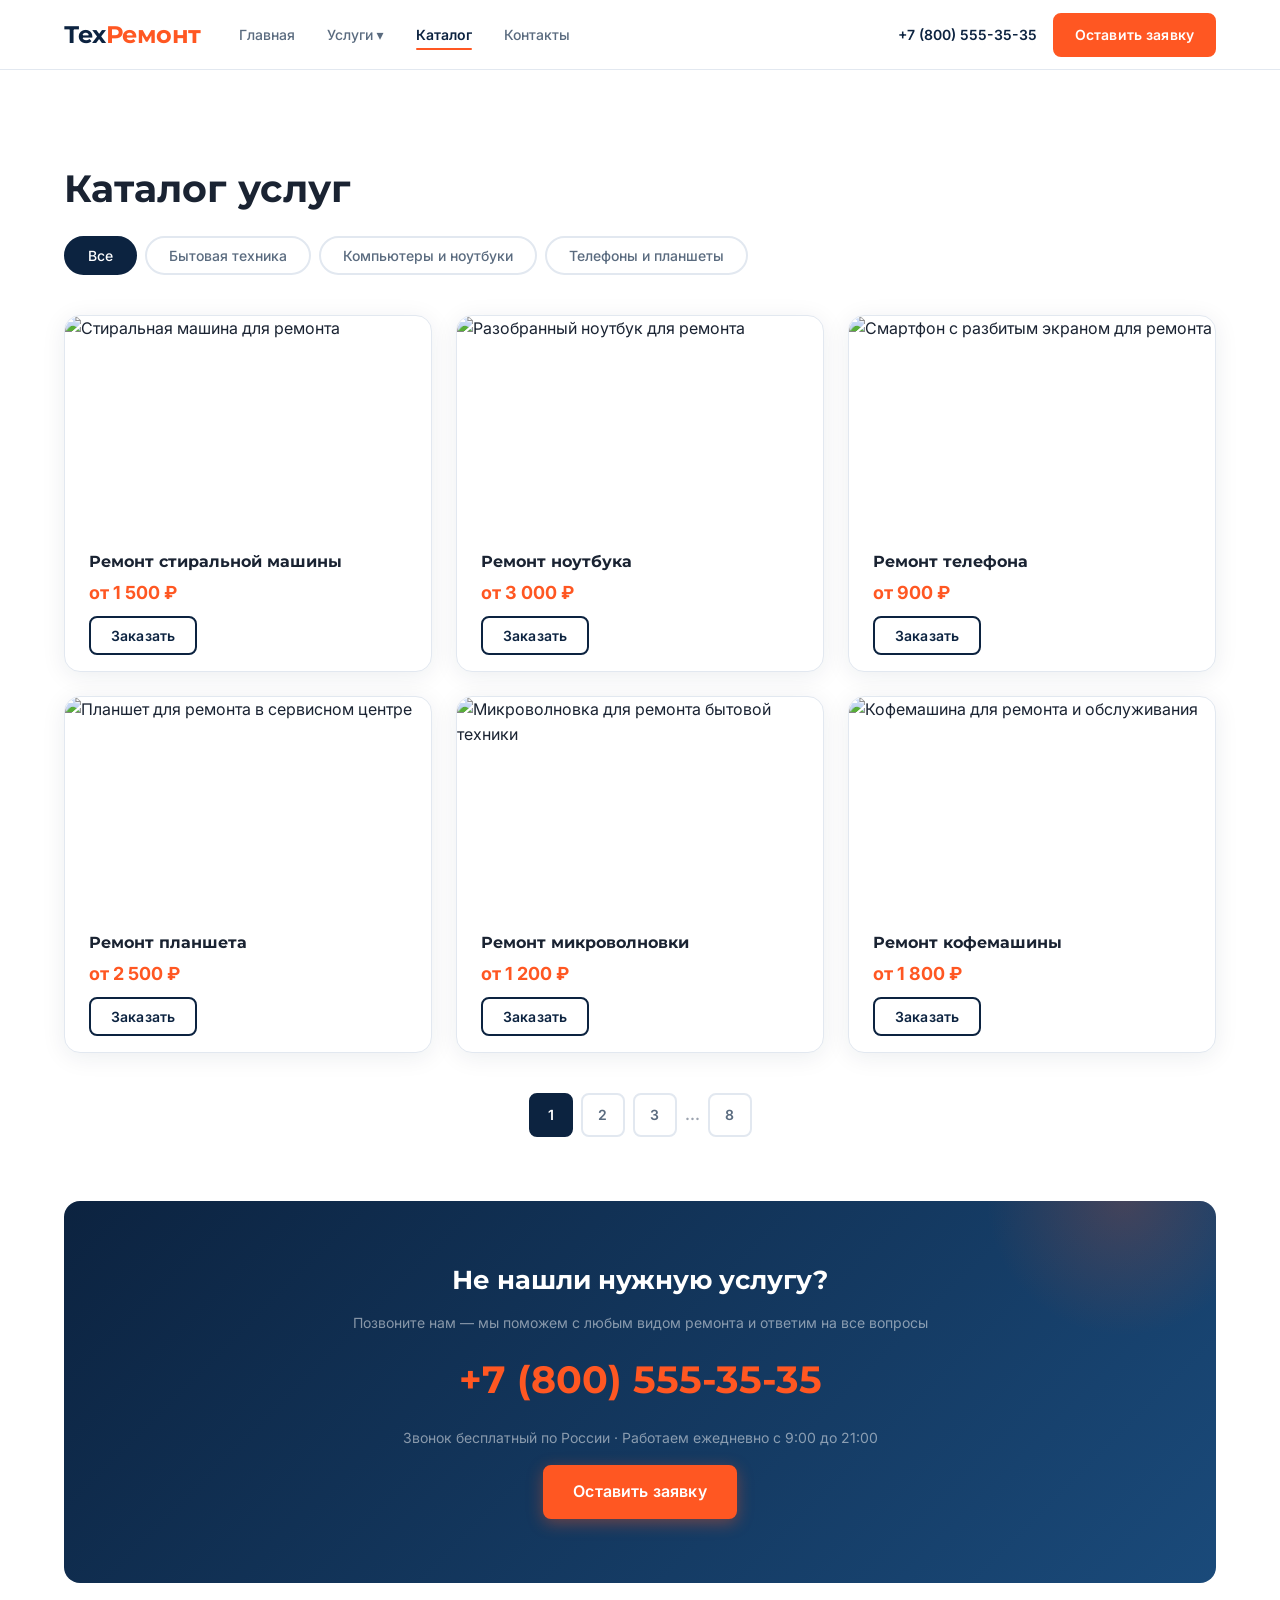
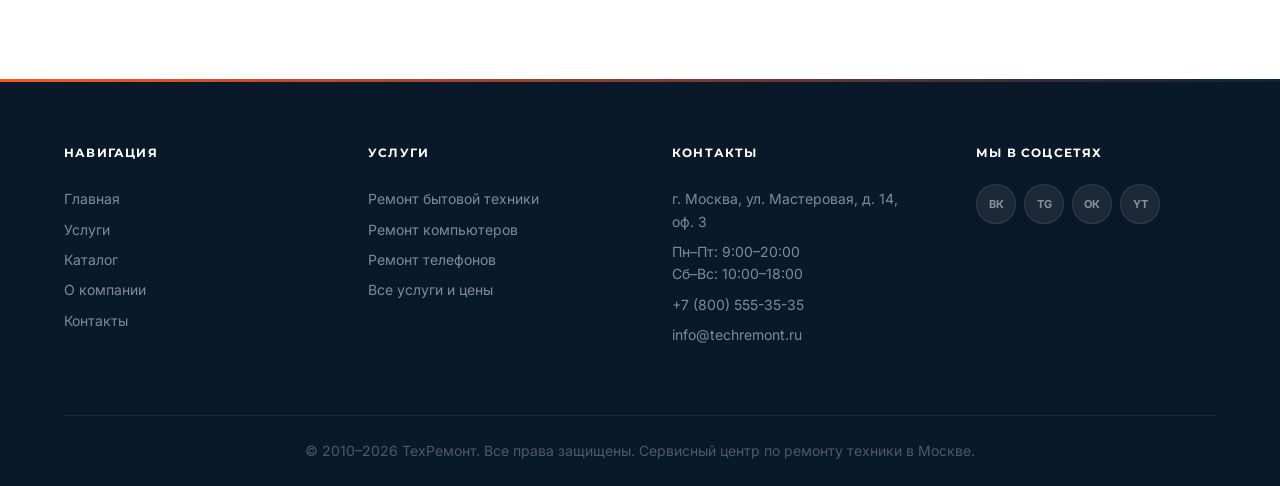
==== commit 3197276e: "Добавлены картинки" ====
--- a/catalog.html
+++ b/catalog.html
@@ -94,15 +94,12 @@
         <div class="catalog__grid">
 
           <article class="catalog-card">
-            <div class="img-placeholder catalog-card__img">
-              <svg width="40" height="40" viewBox="0 0 24 24" fill="none" stroke="currentColor" stroke-width="1.5">
-                <rect x="2" y="2" width="20" height="20" rx="2"/>
-                <circle cx="12" cy="13" r="5"/>
-                <circle cx="12" cy="13" r="2"/>
-                <circle cx="7" cy="6" r="0.8" fill="currentColor" stroke="none"/>
-                <circle cx="10" cy="6" r="0.8" fill="currentColor" stroke="none"/>
-                <line x1="14" y1="5.5" x2="18" y2="5.5" stroke-linecap="round"/>
-              </svg>
+            <div class="catalog-card__img">
+              <img
+                src="https://images.unsplash.com/photo-1632283575967-d1beb6d9a2c6?w=800&q=80"
+                alt="Стиральная машина для ремонта"
+                loading="lazy"
+              />
             </div>
             <div class="catalog-card__body">
               <h3 class="catalog-card__title">Ремонт стиральной машины</h3>
@@ -112,81 +109,76 @@
           </article>
 
           <article class="catalog-card">
-            <div class="img-placeholder catalog-card__img">
-              <svg width="40" height="40" viewBox="0 0 24 24" fill="none" stroke="currentColor" stroke-width="1.5">
-                <rect x="3" y="4" width="18" height="13" rx="2"/>
-                <path d="M1 17h22"/>
-                <path d="M8 21h8"/>
-                <line x1="12" y1="17" x2="12" y2="21"/>
-              </svg>
-            </div>
-            <div class="catalog-card__body">
-              <h3 class="catalog-card__title">Замена матрицы ноутбука</h3>
+            <div class="catalog-card__img">
+              <img
+                src="https://images.unsplash.com/photo-1705494833979-9377fbdee229?w=800&q=80"
+                alt="Разобранный ноутбук для ремонта"
+                loading="lazy"
+              />
+            </div>
+            <div class="catalog-card__body">
+              <h3 class="catalog-card__title">Ремонт ноутбука</h3>
               <p class="catalog-card__price">от 3 000 ₽</p>
               <button class="btn btn--sm" type="button">Заказать</button>
             </div>
           </article>
 
           <article class="catalog-card">
-            <div class="img-placeholder catalog-card__img">
-              <svg width="40" height="40" viewBox="0 0 24 24" fill="none" stroke="currentColor" stroke-width="1.5">
-                <rect x="6" y="2" width="12" height="20" rx="2"/>
-                <line x1="10" y1="18" x2="14" y2="18"/>
-                <line x1="9" y1="6" x2="15" y2="6"/>
-              </svg>
-            </div>
-            <div class="catalog-card__body">
-              <h3 class="catalog-card__title">Замена стекла смартфона</h3>
+            <div class="catalog-card__img">
+              <img
+                src="https://images.unsplash.com/photo-1746017302141-c9b930816de9?w=800&q=80"
+                alt="Смартфон с разбитым экраном для ремонта"
+                loading="lazy"
+              />
+            </div>
+            <div class="catalog-card__body">
+              <h3 class="catalog-card__title">Ремонт телефона</h3>
               <p class="catalog-card__price">от 900 ₽</p>
               <button class="btn btn--sm" type="button">Заказать</button>
             </div>
           </article>
 
           <article class="catalog-card">
-            <div class="img-placeholder catalog-card__img">
-              <svg width="40" height="40" viewBox="0 0 24 24" fill="none" stroke="currentColor" stroke-width="1.5">
-                <line x1="12" y1="2" x2="12" y2="22"/>
-                <line x1="2" y1="12" x2="22" y2="12"/>
-                <path d="M9 3 12 6 15 3"/>
-                <path d="M9 21 12 18 15 21"/>
-                <path d="M3 9 6 12 3 15"/>
-                <path d="M21 9 18 12 21 15"/>
-              </svg>
-            </div>
-            <div class="catalog-card__body">
-              <h3 class="catalog-card__title">Ремонт холодильника</h3>
+            <div class="catalog-card__img">
+              <img
+                src="https://images.unsplash.com/photo-1760708369071-e8a50a8979cb?w=800&q=80"
+                alt="Планшет для ремонта в сервисном центре"
+                loading="lazy"
+              />
+            </div>
+            <div class="catalog-card__body">
+              <h3 class="catalog-card__title">Ремонт планшета</h3>
               <p class="catalog-card__price">от 2 500 ₽</p>
               <button class="btn btn--sm" type="button">Заказать</button>
             </div>
           </article>
 
           <article class="catalog-card">
-            <div class="img-placeholder catalog-card__img">
-              <svg width="40" height="40" viewBox="0 0 24 24" fill="none" stroke="currentColor" stroke-width="1.5">
-                <path d="M9.59 4.59A2 2 0 1 1 11 8H2"/>
-                <path d="M10.59 19.41A2 2 0 1 0 12 16H2"/>
-                <path d="M14.73 3.73A2 2 0 1 1 16 8H2"/>
-              </svg>
-            </div>
-            <div class="catalog-card__body">
-              <h3 class="catalog-card__title">Чистка ноутбука от пыли</h3>
+            <div class="catalog-card__img">
+              <img
+                src="https://images.unsplash.com/photo-1721394745752-e6a006c32c11?w=800&q=80"
+                alt="Микроволновка для ремонта бытовой техники"
+                loading="lazy"
+              />
+            </div>
+            <div class="catalog-card__body">
+              <h3 class="catalog-card__title">Ремонт микроволновки</h3>
               <p class="catalog-card__price">от 1 200 ₽</p>
               <button class="btn btn--sm" type="button">Заказать</button>
             </div>
           </article>
 
           <article class="catalog-card">
-            <div class="img-placeholder catalog-card__img">
-              <svg width="40" height="40" viewBox="0 0 24 24" fill="none" stroke="currentColor" stroke-width="1.5">
-                <rect x="1" y="6" width="18" height="12" rx="2"/>
-                <line x1="23" y1="13" x2="23" y2="11"/>
-                <line x1="7" y1="12" x2="11" y2="12"/>
-                <line x1="9" y1="10" x2="9" y2="14"/>
-              </svg>
-            </div>
-            <div class="catalog-card__body">
-              <h3 class="catalog-card__title">Замена аккумулятора телефона</h3>
-              <p class="catalog-card__price">от 800 ₽</p>
+            <div class="catalog-card__img">
+              <img
+                src="https://images.unsplash.com/photo-1729018711784-bd8d10d81bba?w=800&q=80"
+                alt="Кофемашина для ремонта и обслуживания"
+                loading="lazy"
+              />
+            </div>
+            <div class="catalog-card__body">
+              <h3 class="catalog-card__title">Ремонт кофемашины</h3>
+              <p class="catalog-card__price">от 1 800 ₽</p>
               <button class="btn btn--sm" type="button">Заказать</button>
             </div>
           </article>
--- a/css/style.css
+++ b/css/style.css
@@ -194,132 +194,31 @@
 }
 
 /* =====================================================
-   ПЛЕЙСХОЛДЕРЫ ИЗОБРАЖЕНИЙ
-   ===================================================== */
-
-/* Базовый плейсхолдер — скрываем старый текст и SVG */
-.img-placeholder > span {
-  display: none;
-}
-
-.img-placeholder {
-  display: flex;
-  flex-direction: column;
-  align-items: center;
-  justify-content: center;
-  gap: var(--spacing-sm);
-  position: relative;
-  overflow: hidden;
-  background: var(--color-bg-light);
-  border: 2px dashed var(--color-border);
-  border-radius: var(--border-radius);
-  font-family: var(--font-body);
-  font-size: var(--font-size-sm);
-  color: var(--color-text-light);
-}
-
-/* Текст-подпись на базовых плейсхолдерах */
-.img-placeholder::after {
-  content: "Здесь будет фото";
-  font-size: var(--font-size-sm);
-  color: var(--color-text-light);
-  letter-spacing: 0.02em;
-}
-
-/* SVG внутри плейсхолдера */
-.img-placeholder svg {
-  opacity: 0.3;
-}
-
-/* --- Плейсхолдер в HERO --- */
-.hero__img.img-placeholder {
-  background: rgba(255,255,255,0.06);
-  border: 1px solid rgba(255,255,255,0.15);
-  border-radius: 20px;
-  box-shadow: inset 0 1px 0 rgba(255,255,255,0.1), 0 24px 60px rgba(0,0,0,0.3);
-  backdrop-filter: blur(4px);
-}
-
-.hero__img.img-placeholder svg {
-  opacity: 0.2;
-  color: var(--color-bg-white);
-  width: 72px;
-  height: 72px;
-}
-
-.hero__img.img-placeholder::after {
-  color: rgba(255,255,255,0.35);
-}
-
-/* --- Плейсхолдер в карточках УСЛУГ (index) --- */
-.service-card__img.img-placeholder {
-  border: none;
-  border-bottom: var(--border);
-  border-radius: 0;
-}
-
-.service-card__img.img-placeholder::after {
-  display: none;
-}
-
-.service-card__img.img-placeholder svg {
-  opacity: 1;
-  color: rgba(255,255,255,0.75);
-}
-
-/* Градиенты для каждой карточки услуг */
-.services__grid .service-card:nth-child(1) .service-card__img {
-  background: linear-gradient(135deg, #0C2340 0%, #1E5FAA 100%);
-}
-.services__grid .service-card:nth-child(2) .service-card__img {
-  background: linear-gradient(135deg, #0A3D2A 0%, #117A5A 100%);
-}
-.services__grid .service-card:nth-child(3) .service-card__img {
-  background: linear-gradient(135deg, #2E0A4A 0%, #6B24A8 100%);
-}
-
-/* --- Плейсхолдер О КОМПАНИИ --- */
-.about__img.img-placeholder {
-  background: linear-gradient(135deg, var(--color-primary) 0%, #1A4A7A 100%);
-  border: none;
-  border-radius: var(--border-radius);
-  box-shadow: var(--shadow-card-hover);
-}
-
-.about__img.img-placeholder svg {
-  opacity: 0.15;
-  color: var(--color-bg-white);
-  width: 64px;
-  height: 64px;
-}
-
-.about__img.img-placeholder::after {
-  color: rgba(255,255,255,0.35);
-}
-
-/* --- Плейсхолдеры в каталоге --- */
-.catalog-card__img.img-placeholder {
-  border-radius: 0;
-  border: none;
-  border-bottom: var(--border);
-}
-
-.catalog-card__img.img-placeholder::after {
-  display: none;
-}
-
-.catalog-card__img.img-placeholder svg {
-  opacity: 1;
-  color: rgba(255,255,255,0.7);
-}
-
-/* Градиенты для 6 карточек каталога */
-.catalog__grid .catalog-card:nth-child(1) .catalog-card__img { background: linear-gradient(135deg, #0C2340, #1E5FAA); }
-.catalog__grid .catalog-card:nth-child(2) .catalog-card__img { background: linear-gradient(135deg, #0A3D2A, #117A5A); }
-.catalog__grid .catalog-card:nth-child(3) .catalog-card__img { background: linear-gradient(135deg, #2E0A4A, #6B24A8); }
-.catalog__grid .catalog-card:nth-child(4) .catalog-card__img { background: linear-gradient(135deg, #4A1A0A, #AA4A1E); }
-.catalog__grid .catalog-card:nth-child(5) .catalog-card__img { background: linear-gradient(135deg, #0A2A4A, #1E6A9A); }
-.catalog__grid .catalog-card:nth-child(6) .catalog-card__img { background: linear-gradient(135deg, #1A3A0A, #3A7A1A); }
+   ИЗОБРАЖЕНИЯ — контейнеры и стили
+   ===================================================== */
+
+/* Общий img во всех карточках */
+.service-card__img img,
+.catalog-card__img img,
+.about__img img,
+.hero__bg img,
+.hero__img img {
+  width: 100%;
+  height: 100%;
+  object-fit: cover;
+  display: block;
+}
+
+/* Плавный зум при наведении */
+.service-card__img img,
+.catalog-card__img img {
+  transition: transform 0.5s ease;
+}
+
+.service-card:hover .service-card__img img,
+.catalog-card:hover .catalog-card__img img {
+  transform: scale(1.05);
+}
 
 /* =====================================================
    HEADER — фиксированный, белый
@@ -545,31 +444,48 @@
    HERO — основная страница
    ===================================================== */
 .hero {
-  /* Градиент + точечный паттерн */
-  background:
-    radial-gradient(rgba(255,255,255,0.055) 1px, transparent 1px),
-    linear-gradient(135deg, #0C2340 0%, #1A4A7A 55%, #2D6AB0 100%);
-  background-size: 28px 28px, 100% 100%;
+  /* Точки + полупрозрачный градиент + фото */
+  background: #0C2340;
   min-height: calc(85vh - var(--header-h));
   padding: var(--spacing-3xl) 0;
   display: flex;
   align-items: center;
   position: relative;
   overflow: hidden;
+  isolation: isolate;
 }
 
 /* Декоративный круг 1 — большой, правый верх */
+.hero > .container {
+  position: relative;
+  z-index: 1;
+}
+
+.hero__bg {
+  position: absolute;
+  inset: 0;
+  z-index: 0;
+}
+
+.hero__bg::after {
+  content: '';
+  position: absolute;
+  inset: 0;
+  background:
+    linear-gradient(135deg, rgba(12,35,64,0.92) 0%, rgba(12,35,64,0.82) 38%, rgba(26,74,122,0.64) 100%),
+    radial-gradient(circle at 18% 82%, rgba(255,87,34,0.2) 0%, transparent 32%);
+  pointer-events: none;
+}
+
 .hero::before {
   content: '';
   position: absolute;
-  width: 560px;
-  height: 560px;
-  border-radius: 50%;
-  background: rgba(255,255,255,0.04);
-  border: 1px solid rgba(255,255,255,0.06);
-  top: -140px;
-  right: -100px;
+  inset: 0;
+  background-image: radial-gradient(rgba(255,255,255,0.055) 1px, transparent 1px);
+  background-size: 28px 28px;
+  opacity: 0.45;
   pointer-events: none;
+  z-index: 0;
 }
 
 /* Декоративный круг 2 — оранжевое свечение, левый низ */
@@ -583,6 +499,7 @@
   bottom: -80px;
   left: 6%;
   pointer-events: none;
+  z-index: 0;
 }
 
 .hero__inner {
@@ -623,6 +540,26 @@
 
 .hero__img {
   height: 400px;
+  border-radius: 20px;
+  overflow: hidden;
+  box-shadow: 0 24px 60px rgba(0,0,0,0.35);
+}
+
+/* Фото фона hero — per-page modifier classes */
+.hero--main .hero__bg img {
+  object-position: center center;
+}
+
+.hero--s1 .hero__bg img {
+  object-position: center 42%;
+}
+
+.hero--s2 .hero__bg img {
+  object-position: center center;
+}
+
+.hero--s3 .hero__bg img {
+  object-position: center 32%;
 }
 
 /* Hero на страницах услуг */
@@ -750,7 +687,10 @@
 }
 
 .service-card__img {
-  height: 200px;
+  height: 220px;
+  overflow: hidden;
+  border-radius: var(--border-radius) var(--border-radius) 0 0;
+  transition: none;
 }
 
 .service-card__body {
@@ -810,6 +750,9 @@
 
 .about__img {
   height: 400px;
+  border-radius: var(--border-radius);
+  overflow: hidden;
+  box-shadow: var(--shadow-card-hover);
 }
 
 /* =====================================================
@@ -1431,7 +1374,9 @@
 }
 
 .catalog-card__img {
-  height: 180px;
+  height: 220px;
+  overflow: hidden;
+  border-radius: var(--border-radius) var(--border-radius) 0 0;
 }
 
 .catalog-card__body {
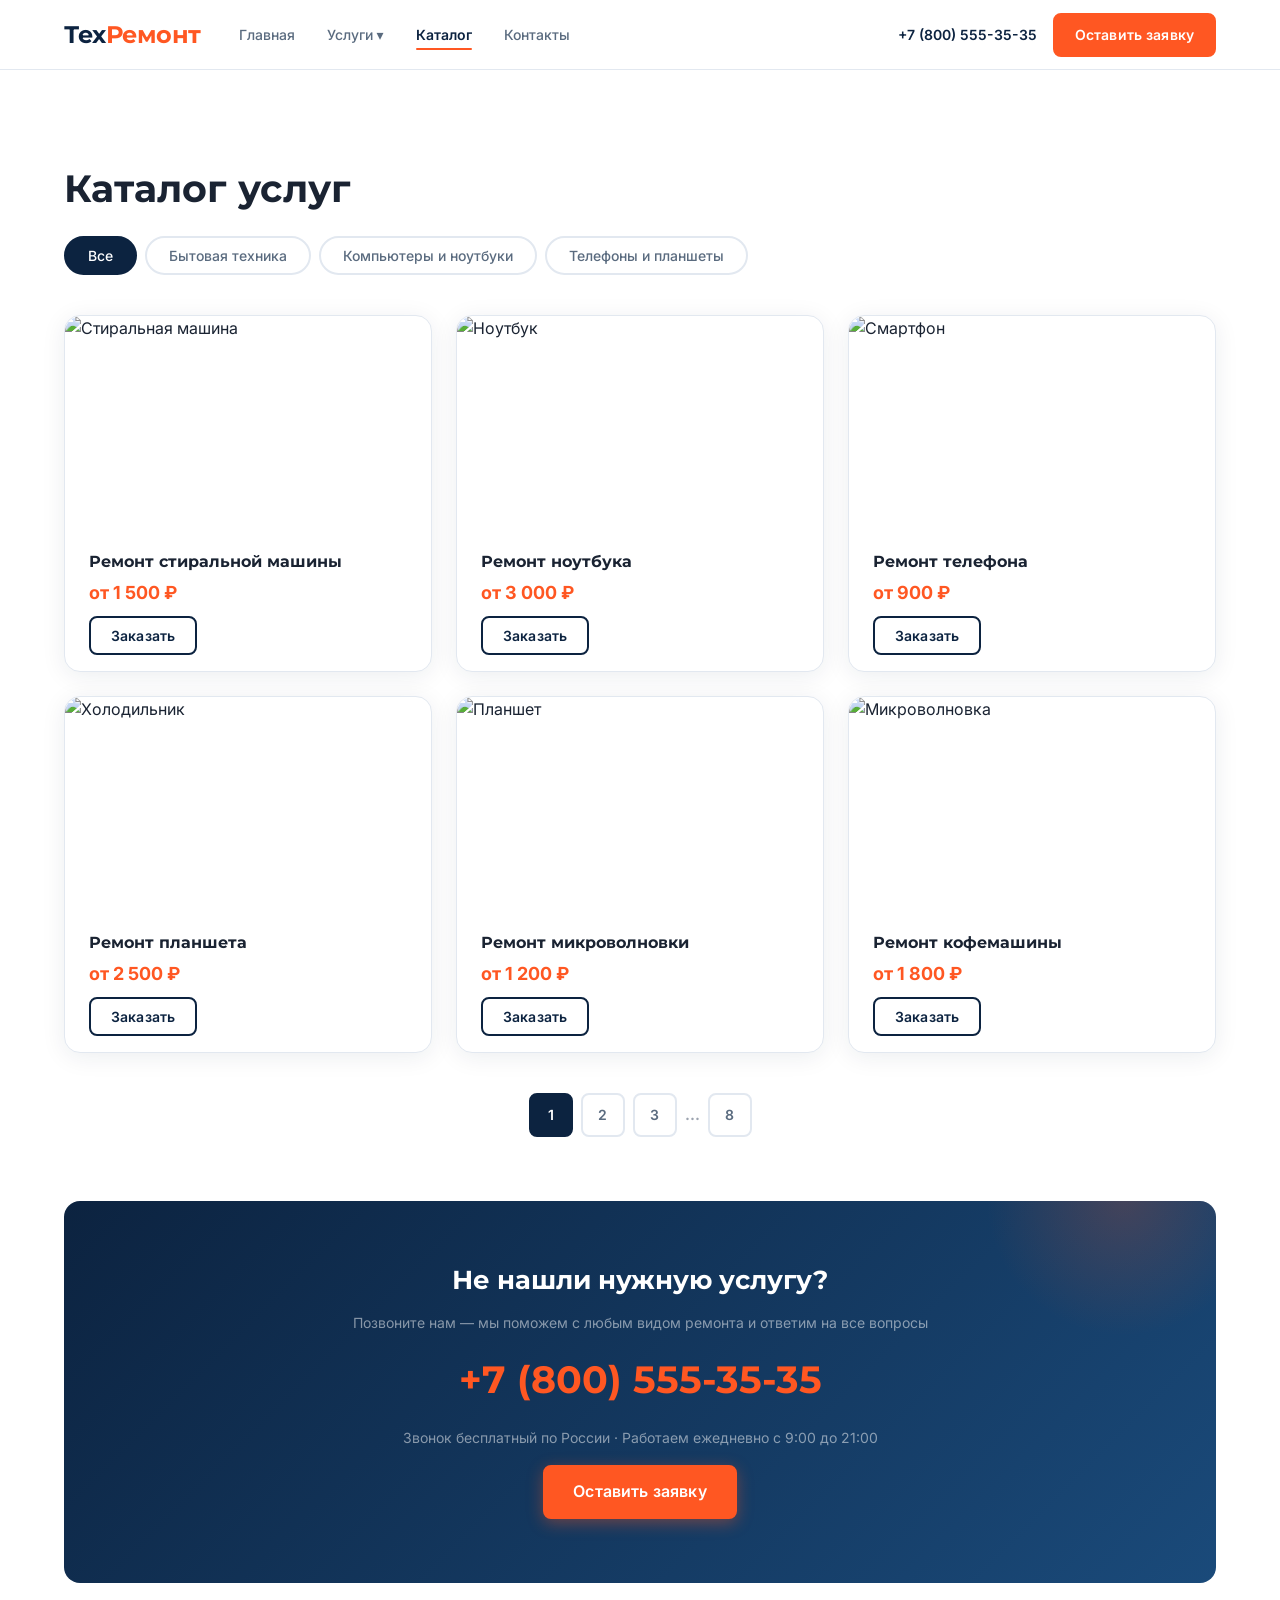
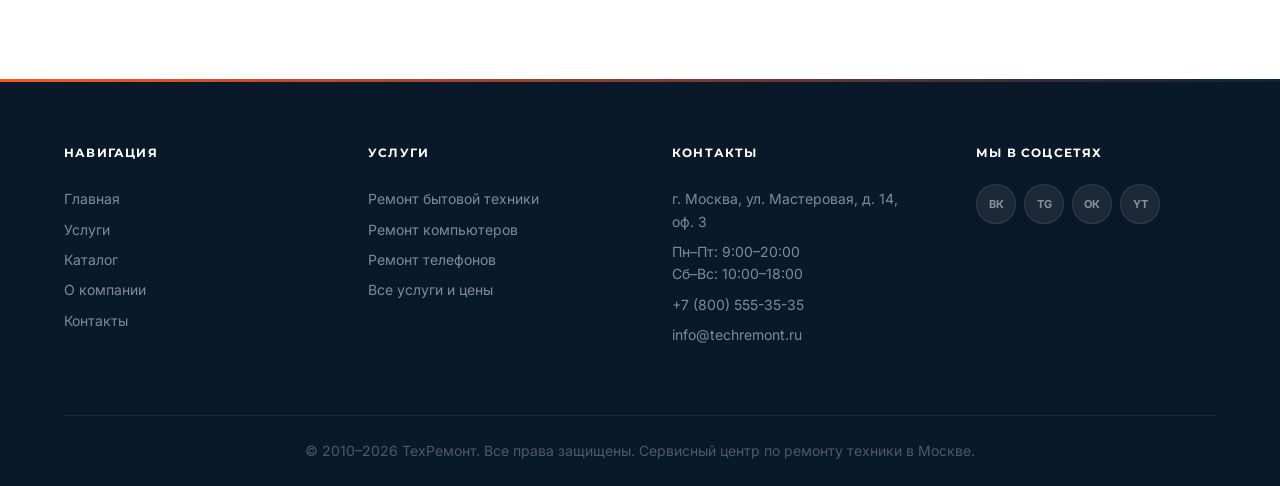
==== commit 9dae2b36: "Добавлены фотографии с Unsplash Co-Authored-By: Claude Sonnet 4.6 <noreply@anthropic.com>" ====
--- a/catalog.html
+++ b/catalog.html
@@ -96,8 +96,8 @@
           <article class="catalog-card">
             <div class="catalog-card__img">
               <img
-                src="https://images.unsplash.com/photo-1632283575967-d1beb6d9a2c6?w=800&q=80"
-                alt="Стиральная машина для ремонта"
+                src="https://images.unsplash.com/photo-1626806787461-102c1bfaaea1?w=400&q=80"
+                alt="Стиральная машина"
                 loading="lazy"
               />
             </div>
@@ -111,8 +111,8 @@
           <article class="catalog-card">
             <div class="catalog-card__img">
               <img
-                src="https://images.unsplash.com/photo-1705494833979-9377fbdee229?w=800&q=80"
-                alt="Разобранный ноутбук для ремонта"
+                src="https://images.unsplash.com/photo-1597872200969-2b65d56bd16b?w=400&q=80"
+                alt="Ноутбук"
                 loading="lazy"
               />
             </div>
@@ -126,8 +126,8 @@
           <article class="catalog-card">
             <div class="catalog-card__img">
               <img
-                src="https://images.unsplash.com/photo-1746017302141-c9b930816de9?w=800&q=80"
-                alt="Смартфон с разбитым экраном для ремонта"
+                src="https://images.unsplash.com/photo-1591799264318-7e6ef8ddb7ea?w=400&q=80"
+                alt="Смартфон"
                 loading="lazy"
               />
             </div>
@@ -141,8 +141,8 @@
           <article class="catalog-card">
             <div class="catalog-card__img">
               <img
-                src="https://images.unsplash.com/photo-1760708369071-e8a50a8979cb?w=800&q=80"
-                alt="Планшет для ремонта в сервисном центре"
+                src="https://images.unsplash.com/photo-1585771724684-38269d6639fd?w=400&q=80"
+                alt="Холодильник"
                 loading="lazy"
               />
             </div>
@@ -156,8 +156,8 @@
           <article class="catalog-card">
             <div class="catalog-card__img">
               <img
-                src="https://images.unsplash.com/photo-1721394745752-e6a006c32c11?w=800&q=80"
-                alt="Микроволновка для ремонта бытовой техники"
+                src="https://images.unsplash.com/photo-1574269909862-7e1d70bb8078?w=400&q=80"
+                alt="Планшет"
                 loading="lazy"
               />
             </div>
@@ -171,8 +171,8 @@
           <article class="catalog-card">
             <div class="catalog-card__img">
               <img
-                src="https://images.unsplash.com/photo-1729018711784-bd8d10d81bba?w=800&q=80"
-                alt="Кофемашина для ремонта и обслуживания"
+                src="https://images.unsplash.com/photo-1570222094114-d054a817e56b?w=400&q=80"
+                alt="Микроволновка"
                 loading="lazy"
               />
             </div>
